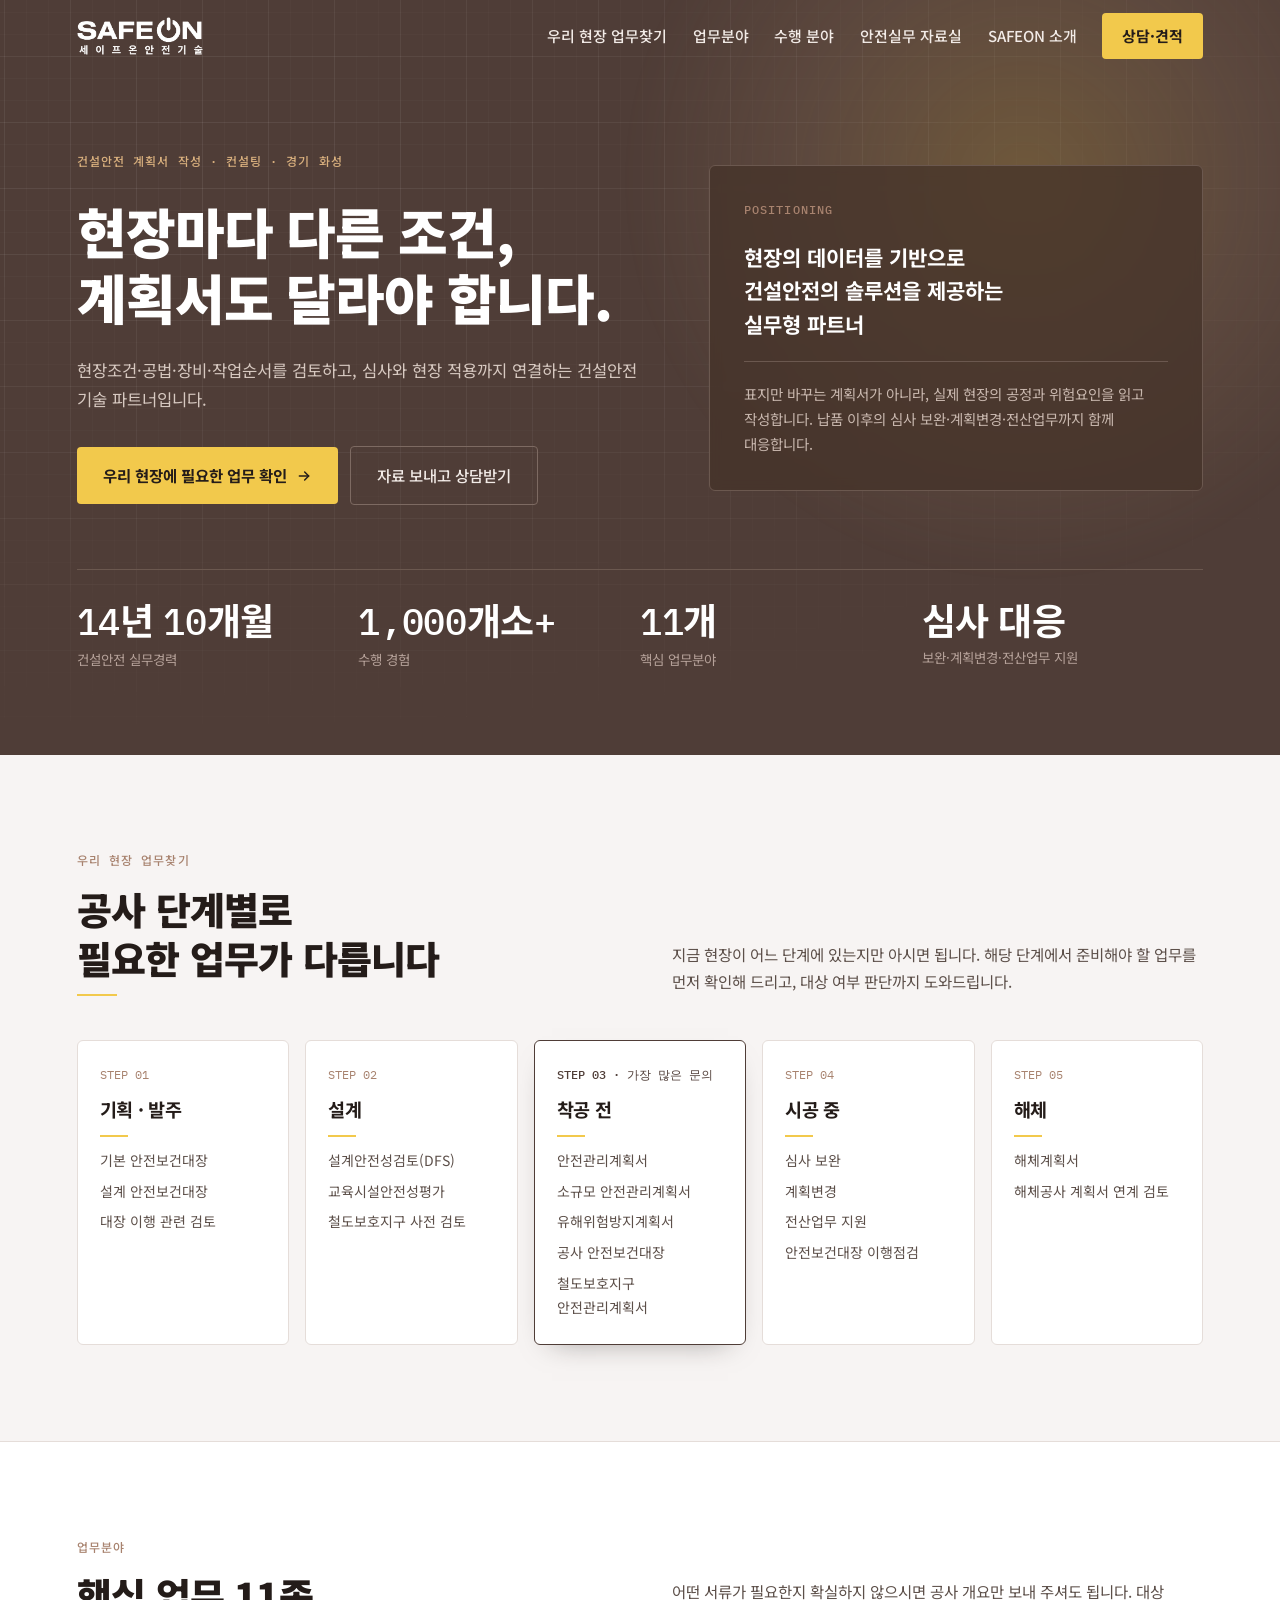
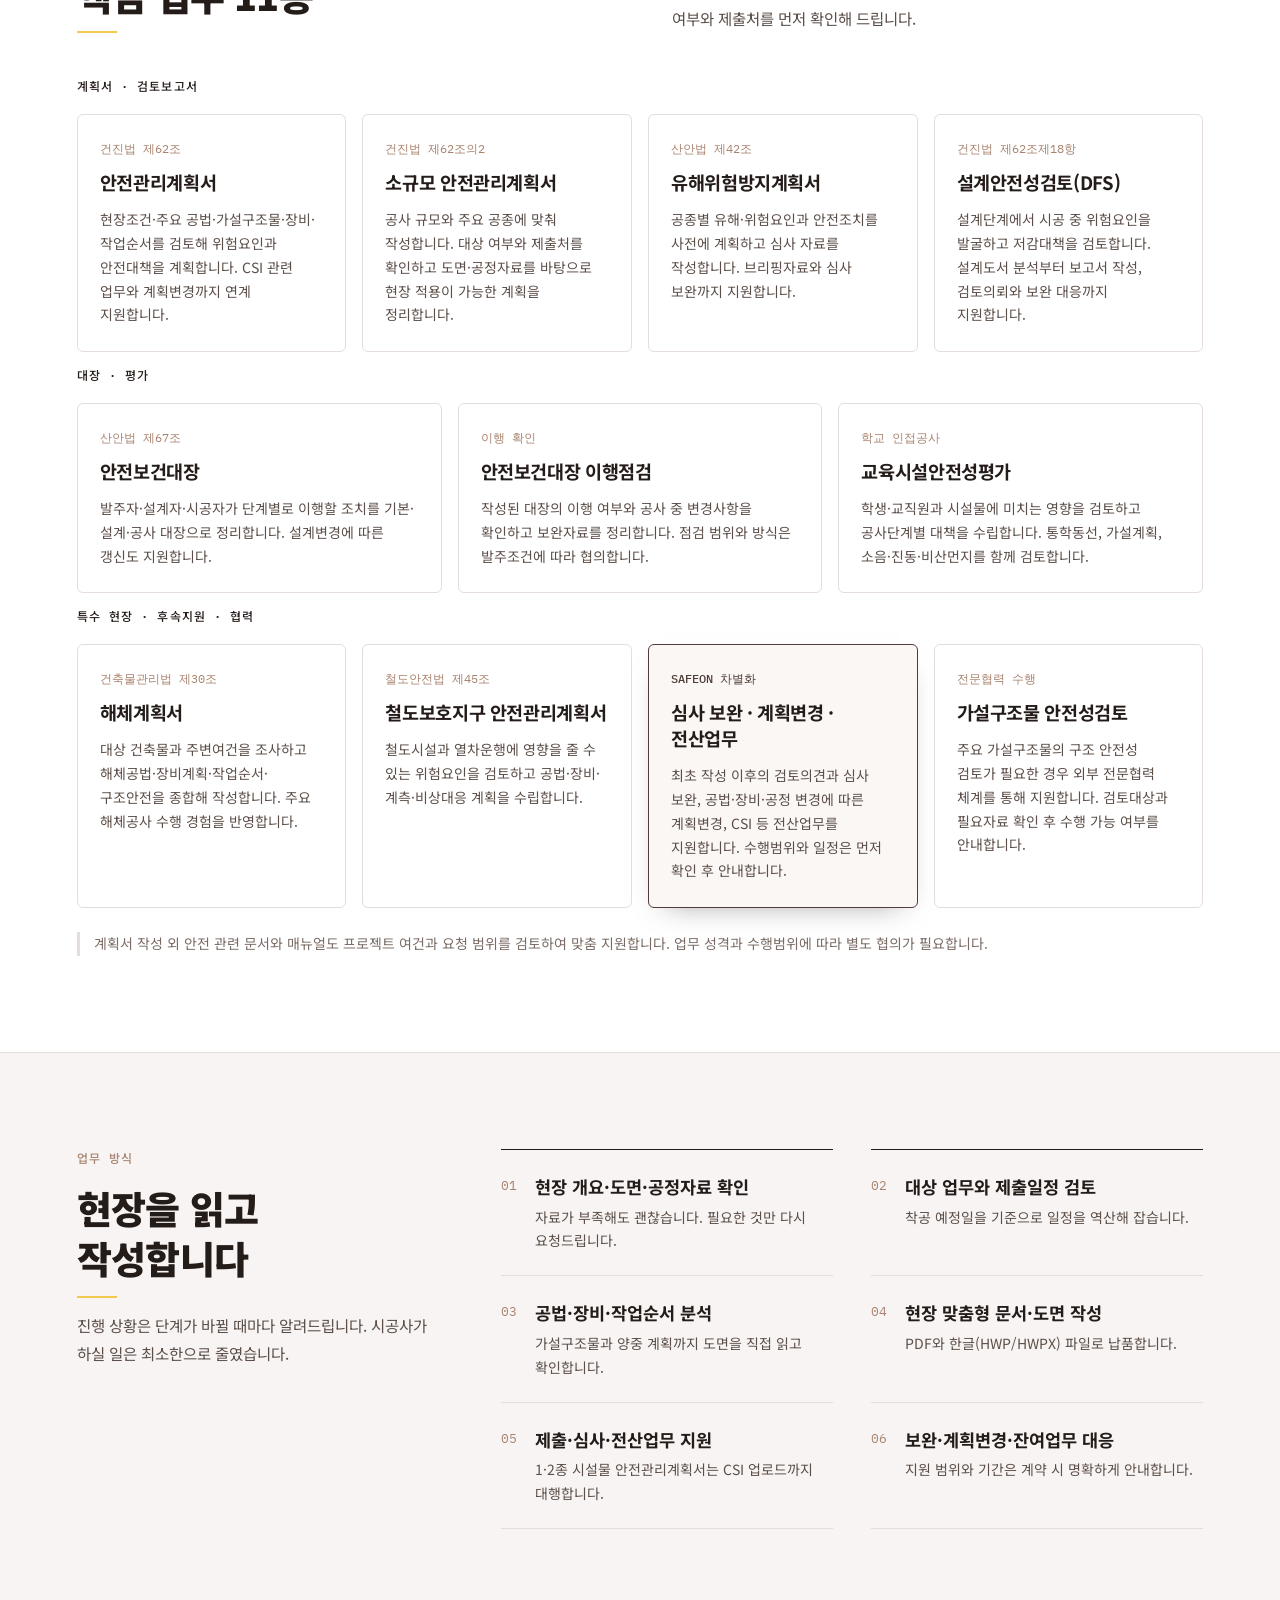
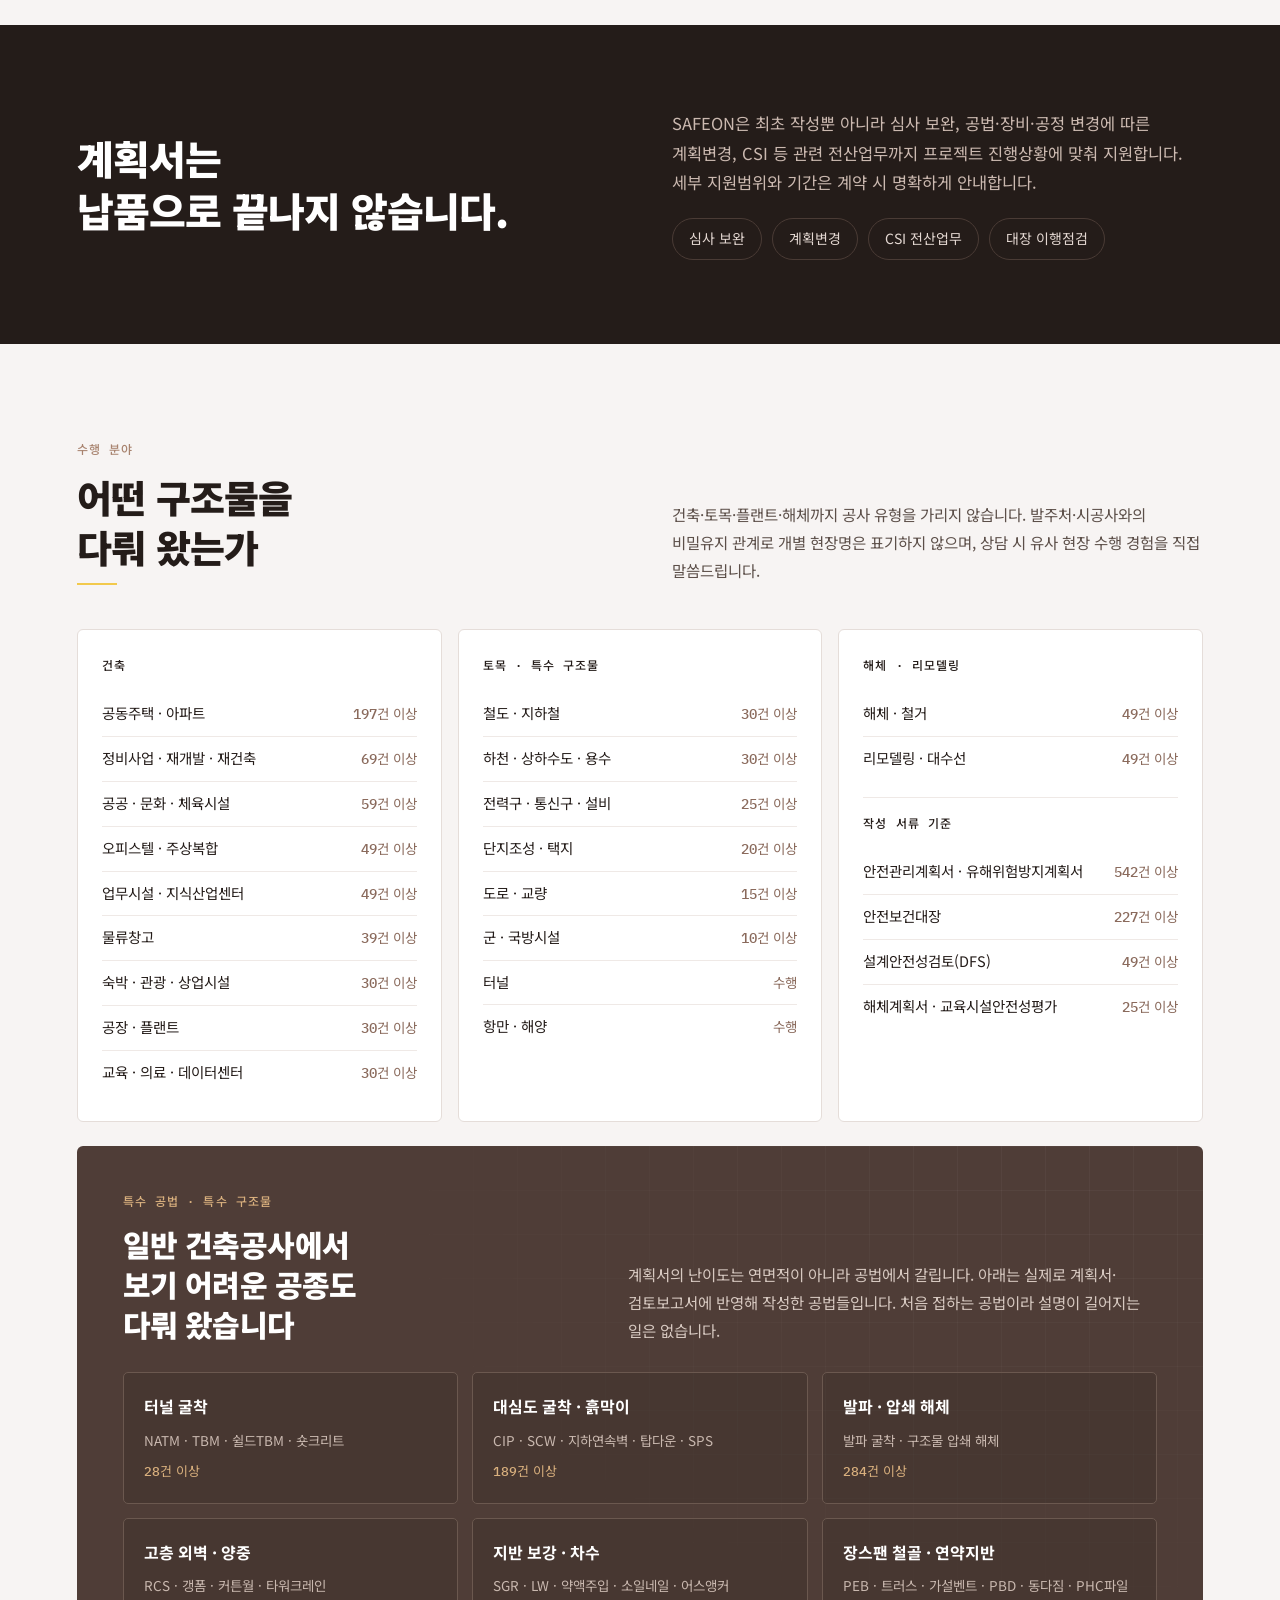
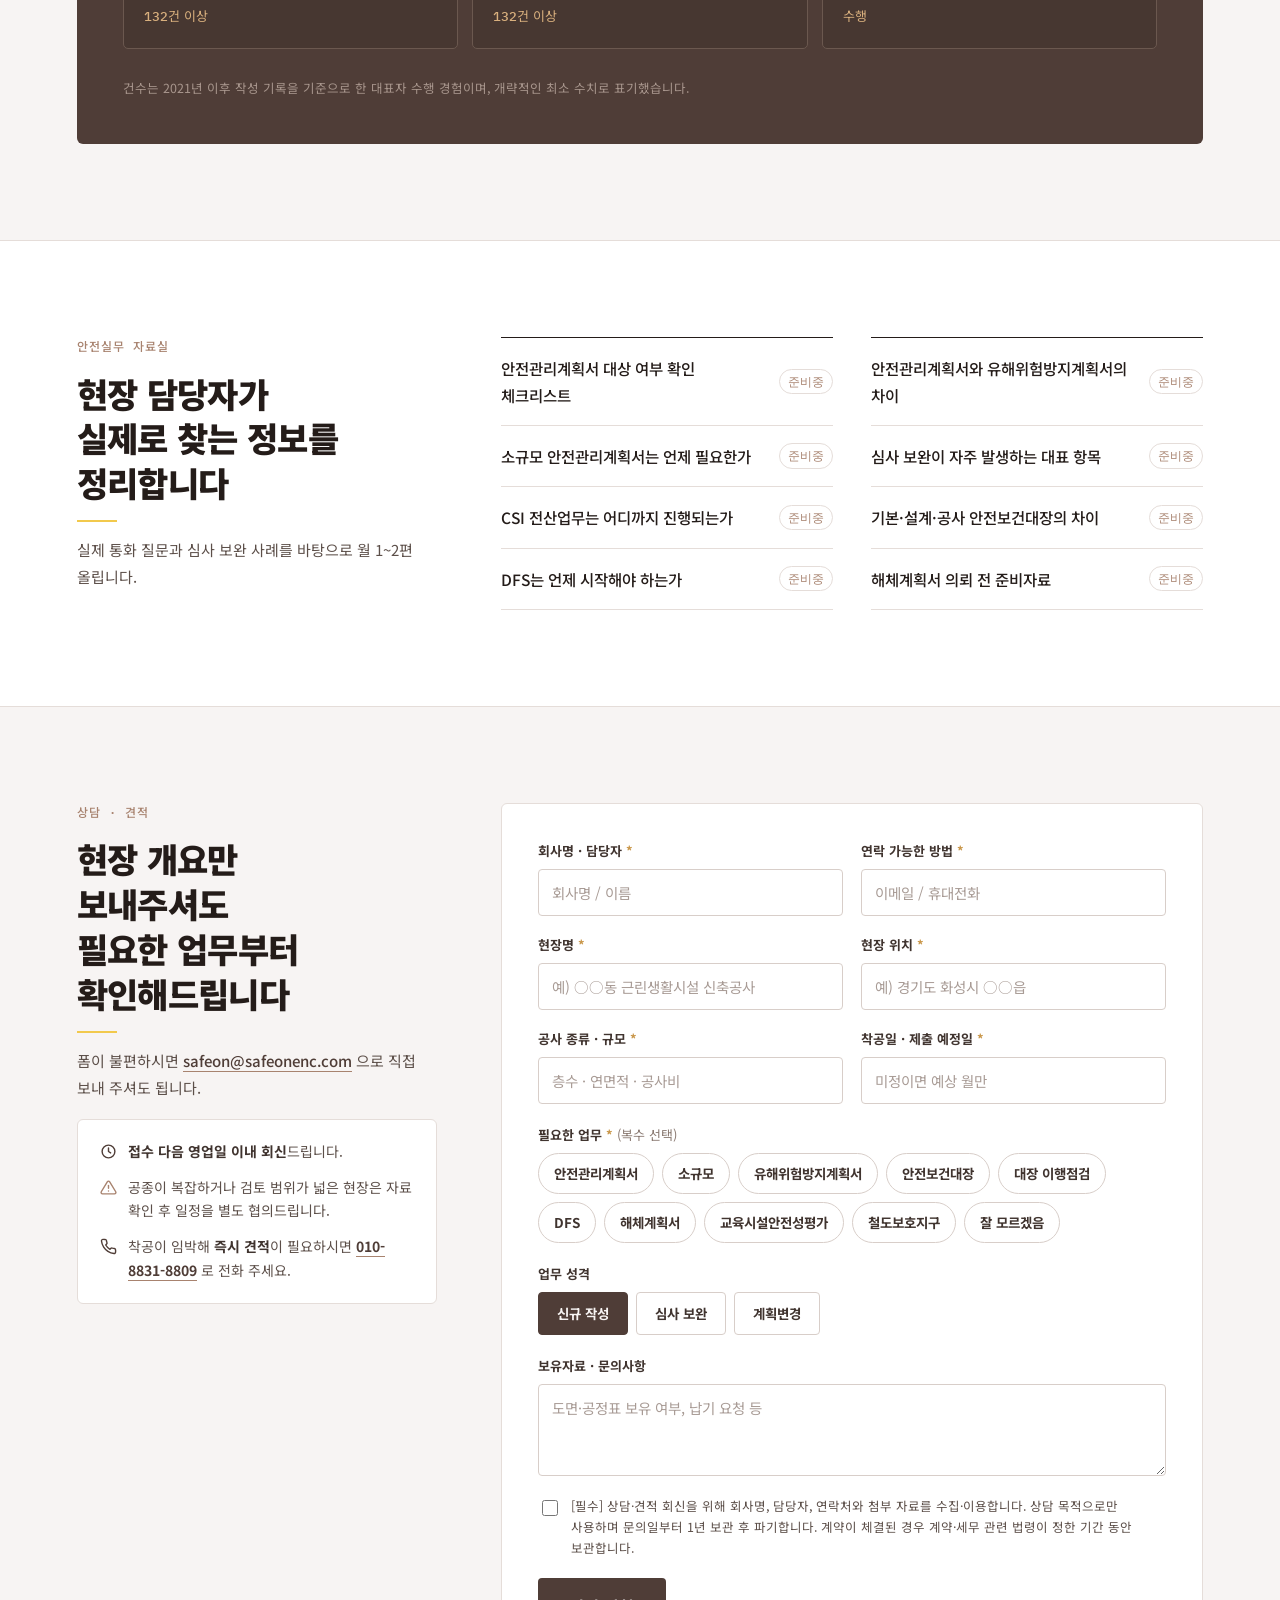
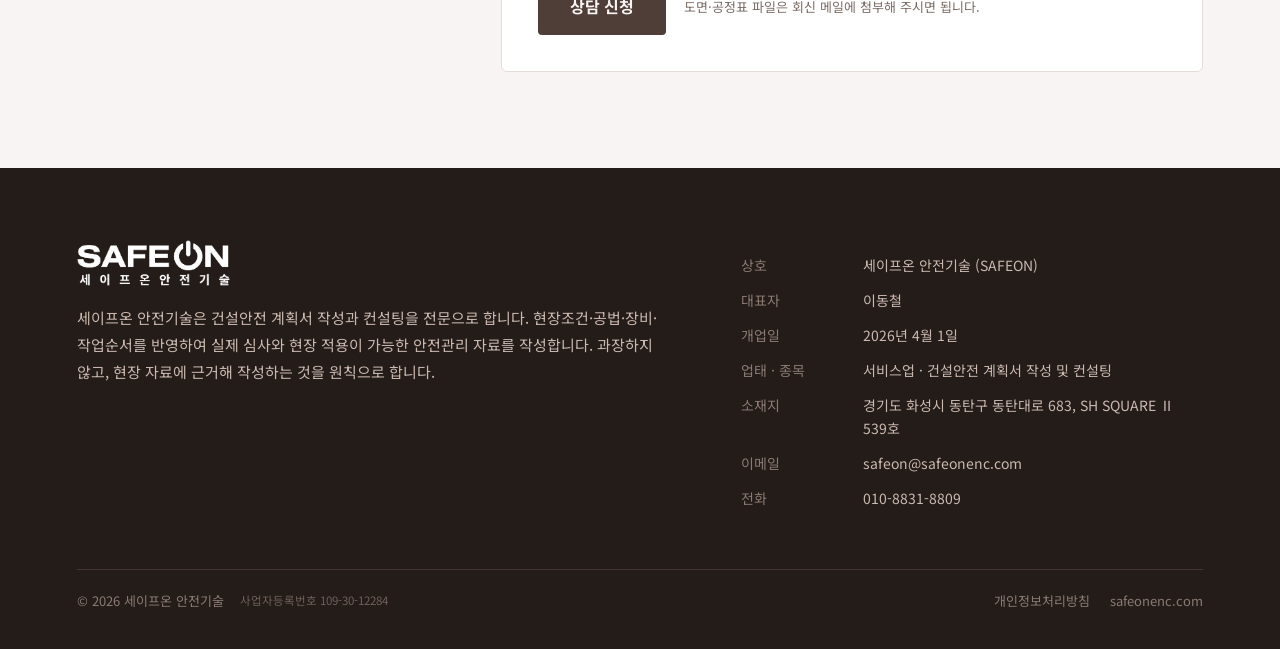
==== site/index.html @ bd7291cb "홈페이지 원본 추가 (코워크 작업본) Co-Authored-By: Claude Opus 5.5 <noreply@anthropic.com> Claude-Session: https:/" ====
<!doctype html>
<html lang="ko">
<head>
<meta charset="utf-8">
<meta name="viewport" content="width=device-width, initial-scale=1, viewport-fit=cover">
<title>세이프온 안전기술 | 안전관리계획서·유해위험방지계획서·DFS·해체계획서 작성</title>
<meta name="description" content="건설안전 계획서 작성 전문. 안전관리계획서, 유해위험방지계획서, 안전보건대장, 설계안전성검토(DFS), 해체계획서, 교육시설안전성평가. 현장조건·공법·장비·작업순서를 검토해 작성하고 심사 보완·계획변경·CSI 전산업무까지 지원합니다. 경기 화성.">
<meta name="keywords" content="안전관리계획서, 소규모 안전관리계획서, 유해위험방지계획서, 안전보건대장, 설계안전성검토, DFS, 해체계획서, 교육시설안전성평가, 철도보호지구 안전관리계획서, 건설안전 컨설팅, CSI, 계획서 작성 대행">
<link rel="canonical" href="https://safeonenc.com/">
<meta name="robots" content="index, follow, max-image-preview:large">
<meta name="author" content="세이프온 안전기술">
<meta property="og:type" content="website">
<meta property="og:site_name" content="세이프온 안전기술">
<meta property="og:locale" content="ko_KR">
<meta property="og:url" content="https://safeonenc.com/">
<meta property="og:title" content="세이프온 안전기술 | 건설안전 계획서 작성·컨설팅">
<meta property="og:description" content="현장마다 다른 조건, 계획서도 달라야 합니다. 안전관리계획서·유해위험방지계획서·DFS·해체계획서 작성과 심사 대응.">
<meta property="og:image" content="https://safeonenc.com/assets/og-cover.png">
<meta name="twitter:card" content="summary_large_image">
<meta name="naver-site-verification" content="">
<meta name="google-site-verification" content="">
<meta name="theme-color" content="#4F3D37">
<link rel="icon" href="data:image/svg+xml,%3Csvg xmlns='http://www.w3.org/2000/svg' viewBox='0 0 64 64'%3E%3Crect width='64' height='64' rx='14' fill='%234F3D37'/%3E%3Cg fill='none' stroke='%23F7F4F3' stroke-width='6' stroke-linecap='round'%3E%3Cpath d='M32 16v14'/%3E%3Cpath d='M21.5 21.5a15 15 0 1 0 21 0'/%3E%3C/g%3E%3C/svg%3E">
<link rel="apple-touch-icon" href="assets/safeon-mark.png">
<link rel="preconnect" href="https://fonts.googleapis.com">
<link rel="preconnect" href="https://fonts.gstatic.com" crossorigin>
<link rel="stylesheet" href="https://fonts.googleapis.com/css2?family=Noto+Sans+KR:wght@400;500;700;900&family=IBM+Plex+Mono:wght@400;500&display=swap">
<style>
:root{
  --brown:#4F3D37; --brown-2:#453229; --dark:#241C19; --bg:#F7F4F3; --card:#FFFFFF;
  --line:#E5DDD9; --line-2:#EFE9E6; --ink:#241C19; --muted:#5C4F49; --muted-2:#7A6C65;
  --tan:#A8836F; --sand:#D9B07E; --accent:#F2C94C; --onDark:#F2EBE7; --onDark-2:#CBB9B0;
  --pad: clamp(20px, 6vw, 88px);
  --head-h: 72px;
}
*{box-sizing:border-box}
html{scroll-behavior:smooth;-webkit-text-size-adjust:100%;overflow-x:clip}
body{margin:0;background:var(--bg);color:var(--ink);font-family:"Noto Sans KR","Apple SD Gothic Neo","Malgun Gothic",sans-serif;font-size:16px;line-height:1.7;word-break:keep-all;overflow-x:hidden;-webkit-font-smoothing:antialiased}
img{max-width:100%}
a{color:var(--brown);text-decoration:none;transition:color .2s}
a:hover{color:#8A6A5C}
h1,h2,h3,h4{margin:0;letter-spacing:-.02em}
p{margin:0}
button{font:inherit;cursor:pointer;border:0;background:none;color:inherit}
.mono{font-family:"IBM Plex Mono","Consolas",monospace;font-variant-numeric:tabular-nums}
.eyebrow{font-family:"IBM Plex Mono","Noto Sans KR",monospace;font-size:12px;letter-spacing:.09em;color:var(--tan);font-weight:500;text-transform:uppercase}
.ph{color:#8A6A00;background:#FBF0CE;border-radius:3px;padding:0 5px}
.wrap{padding-left:var(--pad);padding-right:var(--pad)}
.sec{padding-block:clamp(56px,9vw,96px)}
.skip{position:absolute;left:-9999px;top:0;background:var(--dark);color:#fff;padding:12px 18px;z-index:200}
.skip:focus{left:12px;top:12px}

/* ── 스크롤 진행바 ── */
#progress{position:fixed;top:0;left:0;height:3px;width:100%;transform:scaleX(0);transform-origin:0 50%;background:linear-gradient(90deg,var(--accent),var(--sand));z-index:120;will-change:transform}

/* ── 헤더 ── */
#head{position:fixed;top:0;left:0;right:0;z-index:110;transition:background .35s, box-shadow .35s, backdrop-filter .35s, border-color .35s;border-bottom:1px solid transparent}
#head .bar{display:flex;align-items:center;justify-content:space-between;gap:20px;height:var(--head-h);transition:height .35s}
#head.solid{background:rgba(247,244,243,.88);backdrop-filter:saturate(1.4) blur(14px);-webkit-backdrop-filter:saturate(1.4) blur(14px);border-bottom-color:var(--line);box-shadow:0 10px 30px -26px rgba(36,28,25,.7)}
#head.solid .bar{height:64px}
.logo{display:flex;align-items:center;flex:0 0 auto}
.logo img{display:block;height:38px;width:auto;object-fit:contain;transition:height .35s,opacity .3s}
#head.solid .logo img{height:34px}
.logo .on-dark{position:absolute;opacity:1}
.logo .on-light{opacity:0}
#head.solid .logo .on-dark{opacity:0}
#head.solid .logo .on-light{opacity:1}
.logo{position:relative}
.nav{display:flex;align-items:center;gap:clamp(14px,2vw,30px);font-size:15px;font-weight:500}
.nav a{color:var(--onDark);position:relative;padding:6px 0;white-space:nowrap}
#head.solid .nav a{color:#40342F}
.nav a:not(.cta)::after{content:"";position:absolute;left:0;right:0;bottom:0;height:1.5px;background:currentColor;transform:scaleX(0);transform-origin:0 50%;transition:transform .28s cubic-bezier(.4,0,.2,1)}
.nav a:not(.cta):hover::after{transform:scaleX(1)}
.nav a.cta{background:var(--accent);color:var(--dark)!important;padding:10px 20px;border-radius:4px;font-weight:700;transition:transform .2s, box-shadow .2s}
.nav a.cta:hover{transform:translateY(-2px);box-shadow:0 10px 20px -10px rgba(242,201,76,.8)}
.burger{display:none;width:44px;height:44px;align-items:center;justify-content:center;flex-direction:column;gap:5px;margin-right:-10px}
.burger span{display:block;width:22px;height:2px;background:var(--onDark);transition:transform .3s,opacity .2s,background .35s}
#head.solid .burger span{background:#40342F}
body.menu-open .burger span:nth-child(1){transform:translateY(7px) rotate(45deg)}
body.menu-open .burger span:nth-child(2){opacity:0}
body.menu-open .burger span:nth-child(3){transform:translateY(-7px) rotate(-45deg)}
#drawer{position:fixed;inset:0;z-index:105;background:var(--brown);display:flex;flex-direction:column;justify-content:center;gap:6px;padding:var(--pad);opacity:0;visibility:hidden;transition:opacity .38s, visibility .38s}
body.menu-open #drawer{opacity:1;visibility:visible}
#drawer a{color:var(--onDark);font-size:clamp(22px,6vw,30px);font-weight:700;padding:12px 0;border-bottom:1px solid rgba(255,255,255,.12);opacity:0;transform:translateY(14px);transition:opacity .4s,transform .4s}
body.menu-open #drawer a{opacity:1;transform:none}
body.menu-open{overflow:hidden}
#drawer .mail{font-size:15px;font-weight:400;color:var(--onDark-2);border:0;margin-top:22px}

/* ── 히어로 ── */
#top{position:relative;background:var(--brown);color:var(--onDark);overflow:hidden;padding-top:calc(var(--head-h) + clamp(48px,7vw,80px));padding-bottom:clamp(56px,8vw,84px)}
#top .grid-bg{position:absolute;inset:-10%;pointer-events:none;
  background-image:linear-gradient(rgba(255,255,255,.055) 1px,transparent 1px),linear-gradient(90deg,rgba(255,255,255,.055) 1px,transparent 1px);
  background-size:66px 66px;
  -webkit-mask-image:radial-gradient(115% 80% at 22% 28%,#000 0%,rgba(0,0,0,.55) 48%,transparent 82%);
  mask-image:radial-gradient(115% 80% at 22% 28%,#000 0%,rgba(0,0,0,.55) 48%,transparent 82%);
  animation:drift 32s linear infinite}
#top .grid-bg.fine{background-size:22px 22px;opacity:.45;animation-duration:22s;animation-direction:reverse}
@keyframes drift{to{background-position:66px 66px, 66px 66px}}
#top .glow{position:absolute;width:70vw;height:70vw;max-width:820px;max-height:820px;right:-12vw;top:-18vw;border-radius:50%;pointer-events:none;
  background:radial-gradient(circle,rgba(242,201,76,.20) 0%,rgba(217,176,126,.10) 38%,transparent 68%);
  filter:blur(14px);animation:pulse 11s ease-in-out infinite}
@keyframes pulse{0%,100%{transform:scale(1);opacity:.85}50%{transform:scale(1.14);opacity:1}}
#top .inner{position:relative;z-index:2}
.hero-grid{display:grid;grid-template-columns:minmax(0,1.15fr) minmax(0,1fr);gap:clamp(32px,5vw,72px);align-items:center}
.hero-left{display:flex;flex-direction:column;gap:clamp(16px,2.2vw,26px)}
h1.hero{font-size:clamp(32px,5.6vw,54px);font-weight:900;line-height:1.22;color:#fff;text-wrap:balance}
.hero-sub{font-size:clamp(15px,1.3vw,18px);line-height:1.75;color:#D7C9C1;max-width:36em}
.hero-btns{display:flex;flex-wrap:wrap;align-items:center;gap:12px;margin-top:6px}
.btn{display:inline-flex;align-items:center;gap:9px;padding:15px 26px;border-radius:4px;font-size:15.5px;font-weight:700;transition:transform .22s cubic-bezier(.34,1.4,.64,1),box-shadow .22s,background .22s,border-color .22s}
.btn-y{background:var(--accent);color:var(--dark)}
.btn-y:hover{color:var(--dark);transform:translateY(-3px);box-shadow:0 16px 30px -16px rgba(242,201,76,.85)}
.btn-o{border:1px solid #7D6A62;color:var(--onDark);font-weight:500}
.btn-o:hover{color:#fff;border-color:var(--onDark);transform:translateY(-3px)}
.btn svg{transition:transform .25s}
.btn:hover svg{transform:translateX(4px)}
.pos-card{border:1px solid #6B584F;border-radius:6px;padding:clamp(24px,3vw,34px);display:flex;flex-direction:column;gap:20px;background:rgba(69,50,41,.72);backdrop-filter:blur(6px)}
.pos-card p.big{font-size:clamp(18px,1.7vw,21px);line-height:1.6;color:#fff;font-weight:700}
.pos-card .rule{height:1px;background:#6B584F}
.pos-card p.sm{font-size:14.5px;color:#C9B8AF;line-height:1.7}
.stats{display:grid;grid-template-columns:repeat(4,minmax(0,1fr));gap:22px 0;margin-top:clamp(36px,5vw,64px);border-top:1px solid #6B584F;padding-top:28px}
.stat .n{font-family:"Noto Sans KR",sans-serif;font-size:clamp(23px,2.9vw,37px);color:#fff;line-height:1.15;font-weight:700;letter-spacing:-.01em}
.stat .n b{font-family:"IBM Plex Mono",monospace;font-weight:500;font-variant-numeric:tabular-nums}
.stat .l{font-size:13.5px;color:#B5A199;margin-top:6px}

/* ── 공통 섹션 헤더 ── */
.sec-head{display:grid;grid-template-columns:minmax(0,1fr) minmax(0,1fr);gap:clamp(24px,5vw,72px);align-items:end;margin-bottom:clamp(28px,4vw,44px)}
.sec-head h2{font-size:clamp(25px,3.4vw,38px);font-weight:900;line-height:1.3}
.sec-head .lead{font-size:15.5px;color:var(--muted);line-height:1.8}
.sec-head .t{display:flex;flex-direction:column;gap:12px}
.rule-y{height:2px;width:0;background:var(--accent);transition:width .7s cubic-bezier(.2,.7,.3,1) .15s}
.in .rule-y{width:40px}

/* ── 카드 ── */
.cards{display:grid;gap:16px}
.c5{grid-template-columns:repeat(5,minmax(0,1fr))}
.c4{grid-template-columns:repeat(4,minmax(0,1fr))}
.c3{grid-template-columns:repeat(3,minmax(0,1fr))}
.c2{grid-template-columns:repeat(2,minmax(0,1fr))}
.card{background:var(--card);border:1px solid var(--line);border-radius:6px;padding:24px 22px;display:flex;flex-direction:column;gap:12px;transition:transform .3s cubic-bezier(.2,.7,.3,1),box-shadow .3s,border-color .3s}
.card:hover{transform:translateY(-5px);box-shadow:0 22px 40px -28px rgba(36,28,25,.55);border-color:#CFC2BB}
.card h3{font-size:18.5px;font-weight:700;line-height:1.4}
.card p{font-size:14px;color:var(--muted)}
.card .tag{font-family:"IBM Plex Mono",monospace;font-size:11.5px;color:var(--tan)}
.card.hi{border-color:var(--brown);box-shadow:0 12px 28px -18px rgba(36,28,25,.5)}
.card.hi .tag{color:var(--brown);font-weight:500}
.card .dash{height:2px;width:28px;background:var(--accent)}
.card .list{display:flex;flex-direction:column;gap:7px;font-size:14px;color:var(--muted)}
.grp{display:flex;flex-direction:column;gap:16px}
.grp + .grp{margin-top:14px}
.note{font-size:14px;color:var(--muted-2);border-left:3px solid var(--line);padding-left:14px;margin-top:24px}

/* ── 업무방식 ── */
.split{display:grid;grid-template-columns:360px minmax(0,1fr);gap:clamp(28px,5vw,72px)}
.steps{display:grid;grid-template-columns:repeat(2,minmax(0,1fr));gap:0 clamp(24px,3vw,48px)}
.step{display:flex;gap:18px;padding:22px 0;border-top:1px solid var(--line)}
.step:nth-child(1),.step:nth-child(2){border-top-color:var(--dark)}
.step:nth-child(5),.step:nth-child(6){border-bottom:1px solid var(--line)}
.step .i{font-family:"IBM Plex Mono",monospace;font-size:13px;color:var(--tan);padding-top:3px}
.step .t{font-size:17.5px;font-weight:700}
.step p{font-size:14px;color:var(--muted);margin-top:4px}

/* ── 후속지원 ── */
.followup{background:var(--dark);color:var(--onDark);padding-block:clamp(52px,7vw,84px)}
.followup .g{display:grid;grid-template-columns:minmax(0,1fr) minmax(0,1fr);gap:clamp(28px,5vw,72px);align-items:center}
.followup h2{font-size:clamp(26px,3.6vw,40px);font-weight:900;line-height:1.32;color:#fff}
.followup p{font-size:16.5px;line-height:1.8;color:var(--onDark-2)}
.chips{display:flex;gap:10px;flex-wrap:wrap;margin-top:20px}
.chip{border:1px solid #4A3B35;border-radius:999px;padding:8px 16px;font-size:14px;color:#E4D8D2;transition:background .25s,border-color .25s}
.chip:hover{background:#332723;border-color:#6B584F}

/* ── 수행분야 ── */
.tbl{display:flex;flex-direction:column}
.tr{display:flex;justify-content:space-between;align-items:baseline;gap:12px;padding:9px 0;border-bottom:1px solid var(--line-2);font-size:14.5px}
.tr:last-child{border-bottom:0}
.tr .v{color:#8A6A5C;white-space:nowrap;font-size:13.5px}
.tr .v b{font-family:"IBM Plex Mono",monospace;font-weight:500;font-variant-numeric:tabular-nums;font-size:14px}
.card.tblcard{padding:26px 24px;gap:16px}
.card.tblcard:hover{transform:none;box-shadow:none;border-color:var(--line)}

/* ── 특수공법 ── */
.special{background:var(--brown);color:var(--onDark);border-radius:6px;padding:clamp(28px,4vw,46px);display:flex;flex-direction:column;gap:28px;margin-top:24px;position:relative;overflow:hidden}
.special::before{content:"";position:absolute;inset:0;pointer-events:none;background-image:linear-gradient(rgba(255,255,255,.04) 1px,transparent 1px),linear-gradient(90deg,rgba(255,255,255,.04) 1px,transparent 1px);background-size:44px 44px;-webkit-mask-image:radial-gradient(90% 110% at 85% 10%,#000,transparent 70%);mask-image:radial-gradient(90% 110% at 85% 10%,#000,transparent 70%)}
.special > *{position:relative;z-index:1}
.special h3{font-size:clamp(21px,2.6vw,30px);font-weight:900;line-height:1.34;color:#fff}
.special .lead{font-size:15.5px;color:#D7C9C1;line-height:1.8}
.sp{border:1px solid #6B584F;border-radius:5px;padding:20px;display:flex;flex-direction:column;gap:8px;background:rgba(36,28,25,.18);transition:transform .3s cubic-bezier(.2,.7,.3,1),background .3s,border-color .3s}
.sp:hover{transform:translateY(-4px);background:rgba(36,28,25,.42);border-color:var(--sand)}
.sp .t{font-size:16px;font-weight:700;color:#fff}
.sp .d{font-size:13.5px;color:#C9B8AF}
.sp .n{font-size:13px;color:var(--sand)}
.sp .n b{font-family:"IBM Plex Mono",monospace;font-weight:500;font-variant-numeric:tabular-nums}
.foot-note{font-size:12.5px;color:#A8968D;line-height:1.7}

/* ── 자료실 ── */
.lib{display:grid;grid-template-columns:repeat(2,minmax(0,1fr));gap:0 clamp(24px,3vw,48px)}
.lib .row{display:flex;justify-content:space-between;align-items:center;gap:14px;padding:17px 0;border-top:1px solid var(--line);font-size:15.5px;font-weight:500;transition:padding-left .28s,color .22s}
.lib .row:nth-child(1),.lib .row:nth-child(2){border-top-color:var(--dark)}
.lib .row:nth-last-child(1),.lib .row:nth-last-child(2){border-bottom:1px solid var(--line)}
.lib .row:hover{padding-left:8px;color:var(--brown)}
.lib .row svg{flex-shrink:0;transition:transform .28s}
.lib .row:hover svg{transform:translateX(5px)}
.lib .soon{font-size:11.5px;font-family:"IBM Plex Mono",monospace;color:var(--tan);border:1px solid var(--line);border-radius:999px;padding:2px 8px;flex-shrink:0}

/* ── 폼 ── */
.form-card{background:var(--card);border:1px solid var(--line);border-radius:6px;padding:clamp(22px,3vw,36px);display:flex;flex-direction:column;gap:20px}
.f2{display:grid;grid-template-columns:repeat(2,minmax(0,1fr));gap:18px}
.field{display:flex;flex-direction:column;gap:7px}
.field label{font-size:13px;font-weight:700;color:#40342F}
.req{color:#C9974A}
.field input:not([type=checkbox]):not([type=radio]),.field textarea,.field select{width:100%;border:1px solid #D8CEC9;border-radius:4px;padding:12px 13px;font-size:14.5px;font-family:inherit;color:var(--ink);background:#fff;transition:border-color .2s,box-shadow .2s}
.field input::placeholder,.field textarea::placeholder{color:#A89B95}
.field input:focus,.field textarea:focus{outline:0;border-color:var(--brown);box-shadow:0 0 0 3px rgba(79,61,55,.1)}
.field textarea{min-height:92px;resize:vertical}
.opts{display:flex;flex-wrap:wrap;gap:8px}
.opt{position:relative;display:inline-flex}
.opt input{position:absolute;inset:0;width:100%;height:100%;opacity:0;margin:0;cursor:pointer}
.opt span{display:inline-block;border:1px solid #D8CEC9;border-radius:999px;padding:8px 15px;font-size:13.5px;color:#40342F;cursor:pointer;transition:background .2s,color .2s,border-color .2s}
.opt input:checked + span{background:var(--brown);border-color:var(--brown);color:var(--bg)}
.opt input:focus-visible + span{box-shadow:0 0 0 3px rgba(79,61,55,.18)}
.opt.sq span{border-radius:4px;padding:9px 18px}
.agree{display:flex;align-items:flex-start;gap:10px;font-size:12.5px;color:var(--muted);line-height:1.65}
.agree input{margin-top:4px;accent-color:var(--brown);width:16px;height:16px;flex-shrink:0}
.submit-row{display:flex;align-items:center;gap:18px;flex-wrap:wrap}
.btn-submit{background:var(--brown);color:var(--bg);padding:15px 32px;border-radius:4px;font-size:16px;font-weight:700;transition:transform .2s,box-shadow .2s,background .2s}
.btn-submit:hover{background:#3C2E29;transform:translateY(-2px);box-shadow:0 14px 26px -16px rgba(36,28,25,.8)}
.btn-submit[disabled]{opacity:.55;cursor:default;transform:none;box-shadow:none}
.hint{font-size:13px;color:var(--muted-2)}
.promise{border:1px solid var(--line);background:var(--card);border-radius:6px;padding:20px 22px;display:flex;flex-direction:column;gap:12px;margin-top:4px}
.promise .r{display:flex;gap:11px;align-items:flex-start;font-size:14px;line-height:1.7;color:var(--muted)}
.promise .r svg{flex-shrink:0;margin-top:3px}
.promise strong{font-weight:700;color:#40342F}
#formMsg{font-size:14px;padding:12px 14px;border-radius:4px;display:none}
#formMsg.ok{display:block;background:#EDF6EE;color:#2C6B36;border:1px solid #CBE5CF}
#formMsg.err{display:block;background:#FBEFEF;color:#8C3030;border:1px solid #EBD2D2}

/* ── 푸터 ── */
footer{background:var(--dark);color:var(--onDark-2);padding:clamp(48px,6vw,72px) var(--pad) 36px;display:flex;flex-direction:column;gap:clamp(28px,4vw,44px)}
footer .g{display:grid;grid-template-columns:minmax(0,1.3fr) minmax(0,1fr);gap:clamp(28px,5vw,72px)}
footer .about{display:flex;flex-direction:column;gap:18px}
footer .about img{height:46px;width:auto;max-width:none;align-self:flex-start;object-fit:contain;display:block}
footer .about p{font-size:15px;max-width:40em;line-height:1.8}
.dl{display:grid;grid-template-columns:104px minmax(0,1fr);gap:11px 18px;font-size:14px;align-content:start}
.dl dt{color:#8A7A72;margin:0}
.dl dd{margin:0}
.dl a{color:var(--onDark-2)}
.dl a:hover{color:#fff}
.legal{border-top:1px solid #43352F;padding-top:20px;display:flex;justify-content:space-between;gap:16px;flex-wrap:wrap;font-size:13px;color:#8A7A72}
.legal .biz{font-size:11.5px;color:#6E5F58}
.legal .rt{display:flex;gap:20px}

/* ── 개인정보처리방침 모달 ── */
#privacy{position:fixed;inset:0;z-index:130;display:none;align-items:center;justify-content:center;padding:20px;background:rgba(36,28,25,.6);backdrop-filter:blur(3px)}
#privacy[open]{display:flex}
#privacy .box{background:#fff;color:var(--ink);border-radius:8px;max-width:720px;width:100%;max-height:82vh;overflow:auto;padding:clamp(24px,4vw,38px);box-shadow:0 40px 80px -30px rgba(36,28,25,.7)}
#privacy h3{font-size:22px;font-weight:900;margin-bottom:6px}
#privacy h4{font-size:15px;font-weight:700;margin-top:22px}
#privacy p,#privacy li{font-size:14.5px;color:var(--muted);line-height:1.8}
#privacy ul{margin:6px 0 0;padding-left:18px}
#privacy .close{margin-top:26px;background:var(--brown);color:#fff;padding:11px 24px;border-radius:4px;font-weight:700;font-size:14.5px}
#privacy .meta{font-size:12.5px;color:var(--muted-2);margin-top:18px;border-top:1px solid var(--line);padding-top:14px}
.linkish{cursor:pointer;border-bottom:1px solid transparent;transition:border-color .2s,color .2s}
.linkish:hover{color:#C9B8AF;border-bottom-color:currentColor}

/* ── 스크롤 리빌 ── */
.rv{opacity:0;transform:translateY(26px);transition:opacity .7s cubic-bezier(.2,.7,.3,1),transform .7s cubic-bezier(.2,.7,.3,1)}
.rv.in{opacity:1;transform:none}

/* ── 맨 위로 ── */
#toTop{position:fixed;right:20px;bottom:20px;width:46px;height:46px;border-radius:50%;background:var(--brown);color:#fff;display:flex;align-items:center;justify-content:center;z-index:100;opacity:0;visibility:hidden;transform:translateY(10px);transition:opacity .3s,visibility .3s,transform .3s,background .2s;box-shadow:0 12px 26px -14px rgba(36,28,25,.9)}
#toTop.show{opacity:1;visibility:visible;transform:none}
#toTop:hover{background:var(--dark)}

/* ── 반응형 ── */
@media (max-width:1080px){
  .c5{grid-template-columns:repeat(2,minmax(0,1fr))}
  .c4{grid-template-columns:repeat(2,minmax(0,1fr))}
  .c3{grid-template-columns:repeat(2,minmax(0,1fr))}
  .split{grid-template-columns:1fr}
  .stats{grid-template-columns:repeat(2,minmax(0,1fr))}
}
@media (max-width:900px){
  .nav{display:none}
  .burger{display:flex}
  .hero-grid{grid-template-columns:1fr}
  .sec-head{grid-template-columns:1fr;align-items:start}
  .followup .g{grid-template-columns:1fr}
  footer .g{grid-template-columns:1fr}
}
@media (max-width:680px){
  .c5,.c4,.c3,.c2{grid-template-columns:1fr}
  .steps{grid-template-columns:1fr}
  .step:nth-child(2){border-top-color:var(--line)}
  .step:nth-child(5){border-bottom:0}
  .lib{grid-template-columns:1fr}
  .lib .row:nth-child(2){border-top-color:var(--line)}
  .lib .row:nth-last-child(2){border-bottom:0}
  .f2{grid-template-columns:1fr}
  .stats{grid-template-columns:1fr 1fr;gap:20px 12px}
  .legal{flex-direction:column;gap:10px}
  .hero-btns{flex-direction:column;align-items:stretch}
  .btn{width:100%;justify-content:center}
  .dl{grid-template-columns:92px minmax(0,1fr)}
}
@media (prefers-reduced-motion:reduce){
  html{scroll-behavior:auto}
  *,*::before,*::after{animation-duration:.001ms!important;animation-iteration-count:1!important;transition-duration:.001ms!important}
  .rv{opacity:1;transform:none}
}
</style>
</head>
<body>
<a class="skip" href="#top">본문 바로가기</a>
<div id="progress"></div>

<header id="head">
  <div class="bar wrap">
    <a class="logo" href="#top" aria-label="세이프온 안전기술 홈">
      <img class="on-light" src="assets/safeon-logo.png" alt="SAFEON 세이프온 안전기술" width="886" height="266">
      <img class="on-dark" src="assets/safeon-logo-white.png" alt="" aria-hidden="true" width="886" height="266">
    </a>
    <nav class="nav" aria-label="주요 메뉴">
      <a href="#finder">우리 현장 업무찾기</a>
      <a href="#services">업무분야</a>
      <a href="#works">수행 분야</a>
      <a href="#library">안전실무 자료실</a>
      <a href="#company">SAFEON 소개</a>
      <a href="#inquiry" class="cta">상담·견적</a>
    </nav>
    <button class="burger" id="burger" aria-label="메뉴 열기" aria-expanded="false" aria-controls="drawer">
      <span></span><span></span><span></span>
    </button>
  </div>
</header>

<nav id="drawer" aria-label="모바일 메뉴">
  <a href="#finder">우리 현장 업무찾기</a>
  <a href="#services">업무분야</a>
  <a href="#works">수행 분야</a>
  <a href="#library">안전실무 자료실</a>
  <a href="#company">SAFEON 소개</a>
  <a href="#inquiry">상담·견적</a>
  <a class="mail" href="mailto:safeon@safeonenc.com">safeon@safeonenc.com</a>
</nav>

<main>
<!-- ① 첫 화면 -->
<section id="top">
  <div class="grid-bg"></div>
  <div class="grid-bg fine"></div>
  <div class="glow"></div>
  <div class="inner wrap">
    <div class="hero-grid">
      <div class="hero-left" id="heroText">
        <div class="eyebrow rv" style="color:var(--sand)">건설안전 계획서 작성 · 컨설팅 · 경기 화성</div>
        <h1 class="hero rv">현장마다 다른 조건,<br>계획서도 달라야 합니다.</h1>
        <p class="hero-sub rv">현장조건·공법·장비·작업순서를 검토하고, 심사와 현장 적용까지 연결하는 건설안전 기술 파트너입니다.</p>
        <div class="hero-btns rv">
          <a href="#finder" class="btn btn-y">우리 현장에 필요한 업무 확인
            <svg width="16" height="16" viewBox="0 0 24 24" fill="none" stroke="currentColor" stroke-width="2.2" stroke-linecap="round" stroke-linejoin="round"><path d="M5 12h14"/><path d="M13 6l6 6-6 6"/></svg>
          </a>
          <a href="#inquiry" class="btn btn-o">자료 보내고 상담받기</a>
        </div>
      </div>
      <div class="pos-card rv">
        <div class="eyebrow">Positioning</div>
        <p class="big">현장의 데이터를 기반으로<br>건설안전의 솔루션을 제공하는<br>실무형 파트너</p>
        <div class="rule"></div>
        <p class="sm">표지만 바꾸는 계획서가 아니라, 실제 현장의 공정과 위험요인을 읽고 작성합니다. 납품 이후의 심사 보완·계획변경·전산업무까지 함께 대응합니다.</p>
      </div>
    </div>

    <div class="stats rv">
      <div class="stat"><div class="n"><b>14</b>년 <b>10</b>개월</div><div class="l">건설안전 실무경력</div></div>
      <div class="stat"><div class="n"><b data-count="1000">0</b>개소<b>+</b></div><div class="l">수행 경험</div></div>
      <div class="stat"><div class="n"><b data-count="11">0</b>개</div><div class="l">핵심 업무분야</div></div>
      <div class="stat"><div class="n">심사 대응</div><div class="l">보완·계획변경·전산업무 지원</div></div>
    </div>
  </div>
</section>

<!-- ② 공사 단계별 업무찾기 -->
<section id="finder" class="sec wrap">
  <div class="sec-head rv">
    <div class="t">
      <div class="eyebrow">우리 현장 업무찾기</div>
      <h2>공사 단계별로<br>필요한 업무가 다릅니다</h2>
      <div class="rule-y"></div>
    </div>
    <p class="lead">지금 현장이 어느 단계에 있는지만 아시면 됩니다. 해당 단계에서 준비해야 할 업무를 먼저 확인해 드리고, 대상 여부 판단까지 도와드립니다.</p>
  </div>
  <div class="cards c5">
    <div class="card rv"><div class="tag">STEP 01</div><h3>기획 · 발주</h3><div class="dash"></div><div class="list"><div>기본 안전보건대장</div><div>설계 안전보건대장</div><div>대장 이행 관련 검토</div></div></div>
    <div class="card rv"><div class="tag">STEP 02</div><h3>설계</h3><div class="dash"></div><div class="list"><div>설계안전성검토(DFS)</div><div>교육시설안전성평가</div><div>철도보호지구 사전 검토</div></div></div>
    <div class="card hi rv"><div class="tag">STEP 03 · 가장 많은 문의</div><h3>착공 전</h3><div class="dash"></div><div class="list"><div>안전관리계획서</div><div>소규모 안전관리계획서</div><div>유해위험방지계획서</div><div>공사 안전보건대장</div><div>철도보호지구 안전관리계획서</div></div></div>
    <div class="card rv"><div class="tag">STEP 04</div><h3>시공 중</h3><div class="dash"></div><div class="list"><div>심사 보완</div><div>계획변경</div><div>전산업무 지원</div><div>안전보건대장 이행점검</div></div></div>
    <div class="card rv"><div class="tag">STEP 05</div><h3>해체</h3><div class="dash"></div><div class="list"><div>해체계획서</div><div>해체공사 계획서 연계 검토</div></div></div>
  </div>
</section>

<!-- ③ 업무분야 -->
<section id="services" class="sec wrap" style="background:var(--card);border-top:1px solid var(--line);border-bottom:1px solid var(--line)">
  <div class="sec-head rv">
    <div class="t">
      <div class="eyebrow">업무분야</div>
      <h2>핵심 업무 11종</h2>
      <div class="rule-y"></div>
    </div>
    <p class="lead">어떤 서류가 필요한지 확실하지 않으시면 공사 개요만 보내 주셔도 됩니다. 대상 여부와 제출처를 먼저 확인해 드립니다.</p>
  </div>

  <div class="grp">
    <div class="eyebrow rv" style="color:var(--ink)">계획서 · 검토보고서</div>
    <div class="cards c4">
      <div class="card rv"><div class="tag">건진법 제62조</div><h3>안전관리계획서</h3><p>현장조건·주요 공법·가설구조물·장비·작업순서를 검토해 위험요인과 안전대책을 계획합니다. CSI 관련 업무와 계획변경까지 연계 지원합니다.</p></div>
      <div class="card rv"><div class="tag">건진법 제62조의2</div><h3>소규모 안전관리계획서</h3><p>공사 규모와 주요 공종에 맞춰 작성합니다. 대상 여부와 제출처를 확인하고 도면·공정자료를 바탕으로 현장 적용이 가능한 계획을 정리합니다.</p></div>
      <div class="card rv"><div class="tag">산안법 제42조</div><h3>유해위험방지계획서</h3><p>공종별 유해·위험요인과 안전조치를 사전에 계획하고 심사 자료를 작성합니다. 브리핑자료와 심사 보완까지 지원합니다.</p></div>
      <div class="card rv"><div class="tag">건진법 제62조제18항</div><h3>설계안전성검토(DFS)</h3><p>설계단계에서 시공 중 위험요인을 발굴하고 저감대책을 검토합니다. 설계도서 분석부터 보고서 작성, 검토의뢰와 보완 대응까지 지원합니다.</p></div>
    </div>
  </div>

  <div class="grp">
    <div class="eyebrow rv" style="color:var(--ink)">대장 · 평가</div>
    <div class="cards c3">
      <div class="card rv"><div class="tag">산안법 제67조</div><h3>안전보건대장</h3><p>발주자·설계자·시공자가 단계별로 이행할 조치를 기본·설계·공사 대장으로 정리합니다. 설계변경에 따른 갱신도 지원합니다.</p></div>
      <div class="card rv"><div class="tag">이행 확인</div><h3>안전보건대장 이행점검</h3><p>작성된 대장의 이행 여부와 공사 중 변경사항을 확인하고 보완자료를 정리합니다. 점검 범위와 방식은 발주조건에 따라 협의합니다.</p></div>
      <div class="card rv"><div class="tag">학교 인접공사</div><h3>교육시설안전성평가</h3><p>학생·교직원과 시설물에 미치는 영향을 검토하고 공사단계별 대책을 수립합니다. 통학동선, 가설계획, 소음·진동·비산먼지를 함께 검토합니다.</p></div>
    </div>
  </div>

  <div class="grp">
    <div class="eyebrow rv" style="color:var(--ink)">특수 현장 · 후속지원 · 협력</div>
    <div class="cards c4">
      <div class="card rv"><div class="tag">건축물관리법 제30조</div><h3>해체계획서</h3><p>대상 건축물과 주변여건을 조사하고 해체공법·장비계획·작업순서·구조안전을 종합해 작성합니다. 주요 해체공사 수행 경험을 반영합니다.</p></div>
      <div class="card rv"><div class="tag">철도안전법 제45조</div><h3>철도보호지구 안전관리계획서</h3><p>철도시설과 열차운행에 영향을 줄 수 있는 위험요인을 검토하고 공법·장비·계측·비상대응 계획을 수립합니다.</p></div>
      <div class="card hi rv" style="background:#FBF7F5"><div class="tag">SAFEON 차별화</div><h3>심사 보완 · 계획변경 · 전산업무</h3><p>최초 작성 이후의 검토의견과 심사 보완, 공법·장비·공정 변경에 따른 계획변경, CSI 등 전산업무를 지원합니다. 수행범위와 일정은 먼저 확인 후 안내합니다.</p></div>
      <div class="card rv"><div class="tag">전문협력 수행</div><h3>가설구조물 안전성검토</h3><p>주요 가설구조물의 구조 안전성 검토가 필요한 경우 외부 전문협력 체계를 통해 지원합니다. 검토대상과 필요자료 확인 후 수행 가능 여부를 안내합니다.</p></div>
    </div>
  </div>

  <p class="note rv">계획서 작성 외 안전 관련 문서와 매뉴얼도 프로젝트 여건과 요청 범위를 검토하여 맞춤 지원합니다. 업무 성격과 수행범위에 따라 별도 협의가 필요합니다.</p>
</section>

<!-- ④ 업무 방식 -->
<section class="sec wrap">
  <div class="split">
    <div class="t rv" style="display:flex;flex-direction:column;gap:14px">
      <div class="eyebrow">업무 방식</div>
      <h2 style="font-size:clamp(25px,3.4vw,38px);font-weight:900;line-height:1.3">현장을 읽고<br>작성합니다</h2>
      <div class="rule-y"></div>
      <p style="font-size:15.5px;color:var(--muted);line-height:1.8">진행 상황은 단계가 바뀔 때마다 알려드립니다. 시공사가 하실 일은 최소한으로 줄였습니다.</p>
    </div>
    <div class="steps">
      <div class="step rv"><div class="i">01</div><div><div class="t">현장 개요·도면·공정자료 확인</div><p>자료가 부족해도 괜찮습니다. 필요한 것만 다시 요청드립니다.</p></div></div>
      <div class="step rv"><div class="i">02</div><div><div class="t">대상 업무와 제출일정 검토</div><p>착공 예정일을 기준으로 일정을 역산해 잡습니다.</p></div></div>
      <div class="step rv"><div class="i">03</div><div><div class="t">공법·장비·작업순서 분석</div><p>가설구조물과 양중 계획까지 도면을 직접 읽고 확인합니다.</p></div></div>
      <div class="step rv"><div class="i">04</div><div><div class="t">현장 맞춤형 문서·도면 작성</div><p>PDF와 한글(HWP/HWPX) 파일로 납품합니다.</p></div></div>
      <div class="step rv"><div class="i">05</div><div><div class="t">제출·심사·전산업무 지원</div><p>1·2종 시설물 안전관리계획서는 CSI 업로드까지 대행합니다.</p></div></div>
      <div class="step rv"><div class="i">06</div><div><div class="t">보완·계획변경·잔여업무 대응</div><p>지원 범위와 기간은 계약 시 명확하게 안내합니다.</p></div></div>
    </div>
  </div>
</section>

<!-- ⑤ 후속지원 -->
<section class="followup">
  <div class="g wrap">
    <h2 class="rv">계획서는<br>납품으로 끝나지 않습니다.</h2>
    <div class="rv">
      <p>SAFEON은 최초 작성뿐 아니라 심사 보완, 공법·장비·공정 변경에 따른 계획변경, CSI 등 관련 전산업무까지 프로젝트 진행상황에 맞춰 지원합니다. 세부 지원범위와 기간은 계약 시 명확하게 안내합니다.</p>
      <div class="chips">
        <div class="chip">심사 보완</div><div class="chip">계획변경</div><div class="chip">CSI 전산업무</div><div class="chip">대장 이행점검</div>
      </div>
    </div>
  </div>
</section>

<!-- ⑥ 수행 분야 -->
<section id="works" class="sec wrap">
  <div class="sec-head rv">
    <div class="t">
      <div class="eyebrow">수행 분야</div>
      <h2>어떤 구조물을<br>다뤄 왔는가</h2>
      <div class="rule-y"></div>
    </div>
    <p class="lead">건축·토목·플랜트·해체까지 공사 유형을 가리지 않습니다. 발주처·시공사와의 비밀유지 관계로 개별 현장명은 표기하지 않으며, 상담 시 유사 현장 수행 경험을 직접 말씀드립니다.</p>
  </div>

  <div class="cards c3">
    <div class="card tblcard rv">
      <div class="eyebrow" style="color:var(--ink)">건축</div>
      <div class="tbl">
        <div class="tr"><span>공동주택 · 아파트</span><span class="v"><b data-count="200">0</b>건 이상</span></div>
        <div class="tr"><span>정비사업 · 재개발 · 재건축</span><span class="v"><b data-count="70">0</b>건 이상</span></div>
        <div class="tr"><span>공공 · 문화 · 체육시설</span><span class="v"><b data-count="60">0</b>건 이상</span></div>
        <div class="tr"><span>오피스텔 · 주상복합</span><span class="v"><b data-count="50">0</b>건 이상</span></div>
        <div class="tr"><span>업무시설 · 지식산업센터</span><span class="v"><b data-count="50">0</b>건 이상</span></div>
        <div class="tr"><span>물류창고</span><span class="v"><b data-count="40">0</b>건 이상</span></div>
        <div class="tr"><span>숙박 · 관광 · 상업시설</span><span class="v"><b data-count="30">0</b>건 이상</span></div>
        <div class="tr"><span>공장 · 플랜트</span><span class="v"><b data-count="30">0</b>건 이상</span></div>
        <div class="tr"><span>교육 · 의료 · 데이터센터</span><span class="v"><b data-count="30">0</b>건 이상</span></div>
      </div>
    </div>
    <div class="card tblcard rv">
      <div class="eyebrow" style="color:var(--ink)">토목 · 특수 구조물</div>
      <div class="tbl">
        <div class="tr"><span>철도 · 지하철</span><span class="v"><b data-count="30">0</b>건 이상</span></div>
        <div class="tr"><span>하천 · 상하수도 · 용수</span><span class="v"><b data-count="30">0</b>건 이상</span></div>
        <div class="tr"><span>전력구 · 통신구 · 설비</span><span class="v"><b data-count="25">0</b>건 이상</span></div>
        <div class="tr"><span>단지조성 · 택지</span><span class="v"><b data-count="20">0</b>건 이상</span></div>
        <div class="tr"><span>도로 · 교량</span><span class="v"><b data-count="15">0</b>건 이상</span></div>
        <div class="tr"><span>군 · 국방시설</span><span class="v"><b data-count="10">0</b>건 이상</span></div>
        <div class="tr"><span>터널</span><span class="v">수행</span></div>
        <div class="tr"><span>항만 · 해양</span><span class="v">수행</span></div>
      </div>
    </div>
    <div class="card tblcard rv">
      <div class="eyebrow" style="color:var(--ink)">해체 · 리모델링</div>
      <div class="tbl">
        <div class="tr"><span>해체 · 철거</span><span class="v"><b data-count="50">0</b>건 이상</span></div>
        <div class="tr"><span>리모델링 · 대수선</span><span class="v"><b data-count="50">0</b>건 이상</span></div>
      </div>
      <div style="height:1px;background:var(--line-2)"></div>
      <div class="eyebrow" style="color:var(--ink)">작성 서류 기준</div>
      <div class="tbl">
        <div class="tr"><span>안전관리계획서 · 유해위험방지계획서</span><span class="v"><b data-count="550">0</b>건 이상</span></div>
        <div class="tr"><span>안전보건대장</span><span class="v"><b data-count="230">0</b>건 이상</span></div>
        <div class="tr"><span>설계안전성검토(DFS)</span><span class="v"><b data-count="50">0</b>건 이상</span></div>
        <div class="tr"><span>해체계획서 · 교육시설안전성평가</span><span class="v"><b data-count="25">0</b>건 이상</span></div>
      </div>
    </div>
  </div>

  <div class="special rv">
    <div class="sec-head" style="margin-bottom:0;grid-template-columns:minmax(0,1fr) minmax(0,1.2fr)">
      <div class="t">
        <div class="eyebrow" style="color:var(--sand)">특수 공법 · 특수 구조물</div>
        <h3>일반 건축공사에서<br>보기 어려운 공종도<br>다뤄 왔습니다</h3>
      </div>
      <p class="lead" style="color:#D7C9C1">계획서의 난이도는 연면적이 아니라 공법에서 갈립니다. 아래는 실제로 계획서·검토보고서에 반영해 작성한 공법들입니다. 처음 접하는 공법이라 설명이 길어지는 일은 없습니다.</p>
    </div>
    <div class="cards c3" style="gap:14px">
      <div class="sp"><div class="t">터널 굴착</div><div class="d">NATM · TBM · 쉴드TBM · 숏크리트</div><div class="n"><b data-count="30">0</b>건 이상</div></div>
      <div class="sp"><div class="t">대심도 굴착 · 흙막이</div><div class="d">CIP · SCW · 지하연속벽 · 탑다운 · SPS</div><div class="n"><b data-count="200">0</b>건 이상</div></div>
      <div class="sp"><div class="t">발파 · 압쇄 해체</div><div class="d">발파 굴착 · 구조물 압쇄 해체</div><div class="n"><b data-count="300">0</b>건 이상</div></div>
      <div class="sp"><div class="t">고층 외벽 · 양중</div><div class="d">RCS · 갱폼 · 커튼월 · 타워크레인</div><div class="n"><b data-count="140">0</b>건 이상</div></div>
      <div class="sp"><div class="t">지반 보강 · 차수</div><div class="d">SGR · LW · 약액주입 · 소일네일 · 어스앵커</div><div class="n"><b data-count="140">0</b>건 이상</div></div>
      <div class="sp"><div class="t">장스팬 철골 · 연약지반</div><div class="d">PEB · 트러스 · 가설벤트 · PBD · 동다짐 · PHC파일</div><div class="n">수행</div></div>
    </div>
    <p class="foot-note">건수는 2021년 이후 작성 기록을 기준으로 한 대표자 수행 경험이며, 개략적인 최소 수치로 표기했습니다.</p>
  </div>
</section>

<!-- ⑦ 안전실무 자료실 -->
<section id="library" class="sec wrap" style="background:var(--card);border-top:1px solid var(--line);border-bottom:1px solid var(--line)">
  <div class="split">
    <div class="t rv" style="display:flex;flex-direction:column;gap:14px">
      <div class="eyebrow">안전실무 자료실</div>
      <h2 style="font-size:clamp(23px,3vw,34px);font-weight:900;line-height:1.32">현장 담당자가<br>실제로 찾는 정보를<br>정리합니다</h2>
      <div class="rule-y"></div>
      <p style="font-size:15px;color:var(--muted);line-height:1.8">실제 통화 질문과 심사 보완 사례를 바탕으로 월 1~2편 올립니다.</p>
    </div>
    <div class="lib">
      <div class="row rv"><span>안전관리계획서 대상 여부 확인 체크리스트</span><span class="soon">준비중</span></div>
      <div class="row rv"><span>안전관리계획서와 유해위험방지계획서의 차이</span><span class="soon">준비중</span></div>
      <div class="row rv"><span>소규모 안전관리계획서는 언제 필요한가</span><span class="soon">준비중</span></div>
      <div class="row rv"><span>심사 보완이 자주 발생하는 대표 항목</span><span class="soon">준비중</span></div>
      <div class="row rv"><span>CSI 전산업무는 어디까지 진행되는가</span><span class="soon">준비중</span></div>
      <div class="row rv"><span>기본·설계·공사 안전보건대장의 차이</span><span class="soon">준비중</span></div>
      <div class="row rv"><span>DFS는 언제 시작해야 하는가</span><span class="soon">준비중</span></div>
      <div class="row rv"><span>해체계획서 의뢰 전 준비자료</span><span class="soon">준비중</span></div>
    </div>
  </div>
</section>

<!-- ⑧ 상담·견적 -->
<section id="inquiry" class="sec wrap">
  <div class="split">
    <div class="t rv" style="display:flex;flex-direction:column;gap:14px">
      <div class="eyebrow">상담 · 견적</div>
      <h2 style="font-size:clamp(23px,3vw,34px);font-weight:900;line-height:1.32">현장 개요만<br>보내주셔도<br>필요한 업무부터<br>확인해드립니다</h2>
      <div class="rule-y"></div>
      <p style="font-size:15px;color:var(--muted);line-height:1.8">폼이 불편하시면 <a href="mailto:safeon@safeonenc.com" style="font-weight:500;border-bottom:1px solid var(--tan)">safeon@safeonenc.com</a> 으로 직접 보내 주셔도 됩니다.</p>
      <div class="promise">
        <div class="r">
          <svg width="17" height="17" viewBox="0 0 24 24" fill="none" stroke="#4F3D37" stroke-width="2" stroke-linecap="round" stroke-linejoin="round"><circle cx="12" cy="12" r="9"/><path d="M12 7v5l3 2"/></svg>
          <div><strong>접수 다음 영업일 이내 회신</strong>드립니다.</div>
        </div>
        <div class="r">
          <svg width="17" height="17" viewBox="0 0 24 24" fill="none" stroke="#A8836F" stroke-width="2" stroke-linecap="round" stroke-linejoin="round"><path d="M12 9v4"/><path d="M12 17h.01"/><path d="M10.3 3.9 1.8 18a2 2 0 0 0 1.7 3h17a2 2 0 0 0 1.7-3L13.7 3.9a2 2 0 0 0-3.4 0z"/></svg>
          <div>공종이 복잡하거나 검토 범위가 넓은 현장은 자료 확인 후 일정을 별도 협의드립니다.</div>
        </div>
        <div class="r">
          <svg width="17" height="17" viewBox="0 0 24 24" fill="none" stroke="#4F3D37" stroke-width="2" stroke-linecap="round" stroke-linejoin="round"><path d="M22 16.9v3a2 2 0 0 1-2.2 2 19.8 19.8 0 0 1-8.6-3.1 19.5 19.5 0 0 1-6-6A19.8 19.8 0 0 1 2.1 4.2 2 2 0 0 1 4.1 2h3a2 2 0 0 1 2 1.7c.1 1 .4 1.9.7 2.8a2 2 0 0 1-.5 2.1L8.1 9.9a16 16 0 0 0 6 6l1.3-1.3a2 2 0 0 1 2.1-.4c.9.3 1.8.6 2.8.7a2 2 0 0 1 1.7 2z"/></svg>
          <div>착공이 임박해 <strong>즉시 견적</strong>이 필요하시면 <a href="tel:01088318809" style="font-weight:700;color:var(--brown);border-bottom:1px solid var(--tan)">010-8831-8809</a> 로 전화 주세요.</div>
        </div>
      </div>
    </div>

    <form class="form-card rv" id="quoteForm" novalidate>
      <div class="f2">
        <div class="field"><label for="f-company">회사명 · 담당자 <span class="req">*</span></label><input id="f-company" name="회사명·담당자" required placeholder="회사명 / 이름"></div>
        <div class="field"><label for="f-contact">연락 가능한 방법 <span class="req">*</span></label><input id="f-contact" name="연락처" required placeholder="이메일 / 휴대전화"></div>
        <div class="field"><label for="f-site">현장명 <span class="req">*</span></label><input id="f-site" name="현장명" required placeholder="예) ○○동 근린생활시설 신축공사"></div>
        <div class="field"><label for="f-loc">현장 위치 <span class="req">*</span></label><input id="f-loc" name="현장위치" required placeholder="예) 경기도 화성시 ○○읍"></div>
        <div class="field"><label for="f-scale">공사 종류 · 규모 <span class="req">*</span></label><input id="f-scale" name="공사종류·규모" required placeholder="층수 · 연면적 · 공사비"></div>
        <div class="field"><label for="f-date">착공일 · 제출 예정일 <span class="req">*</span></label><input id="f-date" name="착공·제출예정일" required placeholder="미정이면 예상 월만"></div>
      </div>

      <div class="field">
        <label>필요한 업무 <span class="req">*</span> <span style="font-weight:400;color:#8A7A72">(복수 선택)</span></label>
        <div class="opts" id="taskOpts">
          <label class="opt"><input type="checkbox" name="업무" value="안전관리계획서"><span>안전관리계획서</span></label>
          <label class="opt"><input type="checkbox" name="업무" value="소규모 안전관리계획서"><span>소규모</span></label>
          <label class="opt"><input type="checkbox" name="업무" value="유해위험방지계획서"><span>유해위험방지계획서</span></label>
          <label class="opt"><input type="checkbox" name="업무" value="안전보건대장"><span>안전보건대장</span></label>
          <label class="opt"><input type="checkbox" name="업무" value="대장 이행점검"><span>대장 이행점검</span></label>
          <label class="opt"><input type="checkbox" name="업무" value="DFS"><span>DFS</span></label>
          <label class="opt"><input type="checkbox" name="업무" value="해체계획서"><span>해체계획서</span></label>
          <label class="opt"><input type="checkbox" name="업무" value="교육시설안전성평가"><span>교육시설안전성평가</span></label>
          <label class="opt"><input type="checkbox" name="업무" value="철도보호지구"><span>철도보호지구</span></label>
          <label class="opt"><input type="checkbox" name="업무" value="잘 모르겠음"><span>잘 모르겠음</span></label>
        </div>
      </div>

      <div class="field">
        <label>업무 성격</label>
        <div class="opts">
          <label class="opt sq"><input type="radio" name="업무성격" value="신규 작성" checked><span>신규 작성</span></label>
          <label class="opt sq"><input type="radio" name="업무성격" value="심사 보완"><span>심사 보완</span></label>
          <label class="opt sq"><input type="radio" name="업무성격" value="계획변경"><span>계획변경</span></label>
        </div>
      </div>

      <div class="field"><label for="f-memo">보유자료 · 문의사항</label><textarea id="f-memo" name="문의사항" placeholder="도면·공정표 보유 여부, 납기 요청 등"></textarea></div>

      <label class="agree"><input type="checkbox" id="f-agree" required>
        <span>[필수] 상담·견적 회신을 위해 회사명, 담당자, 연락처와 첨부 자료를 수집·이용합니다. 상담 목적으로만 사용하며 문의일부터 1년 보관 후 파기합니다. 계약이 체결된 경우 계약·세무 관련 법령이 정한 기간 동안 보관합니다.</span>
      </label>

      <div id="formMsg" role="status"></div>
      <div class="submit-row">
        <button type="submit" class="btn-submit">상담 신청</button>
        <span class="hint">도면·공정표 파일은 회신 메일에 첨부해 주시면 됩니다.</span>
      </div>
    </form>
  </div>
</section>
</main>

<footer id="company">
  <div class="g">
    <div class="about">
      <img src="assets/safeon-logo-white.png" alt="SAFEON 세이프온 안전기술" width="886" height="266">
      <p>세이프온 안전기술은 건설안전 계획서 작성과 컨설팅을 전문으로 합니다. 현장조건·공법·장비·작업순서를 반영하여 실제 심사와 현장 적용이 가능한 안전관리 자료를 작성합니다. 과장하지 않고, 현장 자료에 근거해 작성하는 것을 원칙으로 합니다.</p>
    </div>
    <dl class="dl">
      <dt>상호</dt><dd>세이프온 안전기술 (SAFEON)</dd>
      <dt>대표자</dt><dd>이동철</dd>
      <dt>개업일</dt><dd>2026년 4월 1일</dd>
      <dt>업태 · 종목</dt><dd>서비스업 · 건설안전 계획서 작성 및 컨설팅</dd>
      <dt>소재지</dt><dd>경기도 화성시 동탄구 동탄대로 683, SH SQUARE Ⅱ 539호</dd>
      <dt>이메일</dt><dd><a href="mailto:safeon@safeonenc.com">safeon@safeonenc.com</a></dd>
      <dt>전화</dt><dd><a href="tel:01088318809">010-8831-8809</a></dd>
    </dl>
  </div>
  <div class="legal">
    <div style="display:flex;gap:16px;align-items:center;flex-wrap:wrap">
      <span>© 2026 세이프온 안전기술</span>
      <span class="biz">사업자등록번호 109-30-12284</span>
    </div>
    <div class="rt"><span class="linkish" id="privacyOpen" role="button" tabindex="0">개인정보처리방침</span><span>safeonenc.com</span></div>
  </div>
</footer>

<div id="privacy" role="dialog" aria-modal="true" aria-labelledby="privacyTitle">
  <div class="box">
    <h3 id="privacyTitle">개인정보처리방침</h3>
    <p>세이프온 안전기술(이하 "회사")은 상담·견적 문의 과정에서 수집하는 개인정보를 아래와 같이 처리합니다.</p>

    <h4>1. 수집 항목</h4>
    <ul>
      <li>필수 : 회사명, 담당자 성명, 연락처(이메일 또는 휴대전화)</li>
      <li>선택 : 현장명, 현장 위치, 공사 종류·규모, 착공·제출 예정일, 문의 내용 및 첨부 자료</li>
    </ul>

    <h4>2. 수집·이용 목적</h4>
    <p>상담 회신, 견적 산출, 수행 가능 여부 확인, 계약 체결 및 업무 수행을 위한 연락.</p>

    <h4>3. 보유 및 이용 기간</h4>
    <ul>
      <li>상담·견적 문의 : 문의일부터 <strong>1년</strong> 보관 후 지체 없이 파기</li>
      <li>계약이 체결된 경우 : 계약·세무 관련 법령이 정한 기간(예: 「국세기본법」에 따른 증빙서류 보존기간) 동안 보관 후 파기</li>
    </ul>

    <h4>4. 제3자 제공 및 처리 위탁</h4>
    <p>수집한 개인정보는 제3자에게 제공하지 않습니다. 다만 가설구조물 안전성검토 등 외부 전문협력이 필요한 업무에서는 사전에 그 사실과 범위를 알리고 동의를 받은 경우에 한해 필요한 최소한의 정보를 전달합니다.</p>

    <h4>5. 정보주체의 권리</h4>
    <p>열람·정정·삭제·처리정지를 언제든지 요청하실 수 있으며, 아래 연락처로 요청하시면 지체 없이 조치합니다. 동의를 거부하실 수 있으나 이 경우 상담·견적 회신이 어려울 수 있습니다.</p>

    <h4>6. 파기 절차 및 방법</h4>
    <p>보유 기간이 지나거나 처리 목적이 달성된 개인정보는 전자적 파일은 복구할 수 없는 방법으로 삭제하고, 출력물은 분쇄 또는 소각합니다.</p>

    <h4>7. 개인정보 보호책임자</h4>
    <p>세이프온 안전기술 대표 이동철 · safeon@safeonenc.com · 010-8831-8809</p>

    <div class="meta">본 방침은 2026년 9월 12일부터 적용됩니다. 내용이 변경되는 경우 홈페이지를 통해 공지합니다.</div>
    <button class="close" type="button">닫기</button>
  </div>
</div>

<button id="toTop" aria-label="맨 위로">
  <svg width="18" height="18" viewBox="0 0 24 24" fill="none" stroke="currentColor" stroke-width="2.2" stroke-linecap="round" stroke-linejoin="round"><path d="M12 19V5"/><path d="M5 12l7-7 7 7"/></svg>
</button>
<style>section[id],footer[id]{scroll-margin-top:84px}</style>

<script type="application/ld+json">
{
  "@context": "https://schema.org",
  "@type": "ProfessionalService",
  "@id": "https://safeonenc.com/#org",
  "name": "세이프온 안전기술",
  "alternateName": "SAFEON",
  "url": "https://safeonenc.com/",
  "logo": "https://safeonenc.com/assets/safeon-logo.png",
  "image": "https://safeonenc.com/assets/og-cover.png",
  "email": "safeon@safeonenc.com",
  "telephone": "+82-10-8831-8809",
  "founder": { "@type": "Person", "name": "이동철" },
  "foundingDate": "2026-04-01",
  "taxID": "109-30-12284",
  "description": "건설안전 계획서 작성 전문. 안전관리계획서, 유해위험방지계획서, 안전보건대장, 설계안전성검토(DFS), 해체계획서, 교육시설안전성평가, 철도보호지구 안전관리계획서를 작성하고 심사 보완·계획변경·CSI 전산업무까지 지원합니다.",
  "address": {
    "@type": "PostalAddress",
    "streetAddress": "동탄대로 683, SH SQUARE Ⅱ 539호",
    "addressLocality": "화성시",
    "addressRegion": "경기도",
    "addressCountry": "KR"
  },
  "areaServed": { "@type": "Country", "name": "대한민국" },
  "knowsAbout": ["안전관리계획서","소규모 안전관리계획서","유해위험방지계획서","안전보건대장","설계안전성검토","DFS","해체계획서","교육시설안전성평가","철도보호지구 안전관리계획서","건설안전 컨설팅"],
  "hasOfferCatalog": {
    "@type": "OfferCatalog",
    "name": "건설안전 업무",
    "itemListElement": [
      {"@type":"Offer","itemOffered":{"@type":"Service","name":"안전관리계획서 작성"}},
      {"@type":"Offer","itemOffered":{"@type":"Service","name":"소규모 안전관리계획서 작성"}},
      {"@type":"Offer","itemOffered":{"@type":"Service","name":"유해위험방지계획서 작성"}},
      {"@type":"Offer","itemOffered":{"@type":"Service","name":"안전보건대장 작성 및 이행점검"}},
      {"@type":"Offer","itemOffered":{"@type":"Service","name":"설계안전성검토(DFS)"}},
      {"@type":"Offer","itemOffered":{"@type":"Service","name":"해체계획서 작성"}},
      {"@type":"Offer","itemOffered":{"@type":"Service","name":"교육시설안전성평가"}},
      {"@type":"Offer","itemOffered":{"@type":"Service","name":"철도보호지구 안전관리계획서 작성"}}
    ]
  }
}
</script>
<script type="application/ld+json">
{
  "@context":"https://schema.org",
  "@type":"WebSite",
  "url":"https://safeonenc.com/",
  "name":"세이프온 안전기술",
  "inLanguage":"ko-KR",
  "publisher":{"@id":"https://safeonenc.com/#org"}
}
</script>

<script>
(function(){
  "use strict";
  var reduce = window.matchMedia && window.matchMedia("(prefers-reduced-motion: reduce)").matches;

  /* ── 스크롤 진행바 + 헤더 + 맨위로 + 히어로 패럴랙스 ── */
  var bar = document.getElementById("progress");
  var head = document.getElementById("head");
  var toTop = document.getElementById("toTop");
  var heroText = document.getElementById("heroText");
  var ticking = false;

  function onScroll(){
    var y = window.pageYOffset || document.documentElement.scrollTop;
    var h = document.documentElement.scrollHeight - window.innerHeight;
    bar.style.transform = "scaleX(" + (h > 0 ? Math.min(y / h, 1) : 0) + ")";
    head.classList.toggle("solid", y > 90);
    toTop.classList.toggle("show", y > 700);
    if (!reduce && heroText && y < window.innerHeight){
      heroText.style.transform = "translate3d(0," + (y * 0.16) + "px,0)";
      heroText.style.opacity = String(Math.max(0, 1 - y / (window.innerHeight * 0.85)));
    }
    ticking = false;
  }
  window.addEventListener("scroll", function(){
    if (!ticking){ ticking = true; window.requestAnimationFrame(onScroll); }
  }, { passive:true });
  onScroll();

  toTop.addEventListener("click", function(){
    window.scrollTo({ top:0, behavior: reduce ? "auto" : "smooth" });
  });

  /* ── 모바일 메뉴 ── */
  var burger = document.getElementById("burger");
  var drawer = document.getElementById("drawer");
  function setMenu(open){
    document.body.classList.toggle("menu-open", open);
    burger.setAttribute("aria-expanded", open ? "true" : "false");
    burger.setAttribute("aria-label", open ? "메뉴 닫기" : "메뉴 열기");
    var links = drawer.querySelectorAll("a");
    for (var i=0;i<links.length;i++){
      links[i].style.transitionDelay = open ? (0.06 + i*0.045) + "s" : "0s";
    }
  }
  burger.addEventListener("click", function(){ setMenu(!document.body.classList.contains("menu-open")); });
  drawer.addEventListener("click", function(e){ if (e.target.tagName === "A") setMenu(false); });
  document.addEventListener("keydown", function(e){ if (e.key === "Escape") setMenu(false); });

  /* ── 스크롤 리빌 (스태거) ── */
  var revealables = Array.prototype.slice.call(document.querySelectorAll(".rv, .card, .sp, .step, .lib .row, .chip"));
  revealables.forEach(function(el){ if (!el.classList.contains("rv")) el.classList.add("rv"); });

  if (reduce || !("IntersectionObserver" in window)){
    revealables.forEach(function(el){ el.classList.add("in"); });
    document.querySelectorAll("[data-count]").forEach(function(el){
      el.textContent = fmt(parseInt(el.getAttribute("data-count"),10)) + (el.getAttribute("data-suffix") || "");
    });
  } else {
    var io = new IntersectionObserver(function(entries){
      entries.forEach(function(en){
        if (!en.isIntersecting) return;
        var el = en.target;
        var sibs = el.parentElement ? Array.prototype.slice.call(el.parentElement.children).filter(function(n){ return n.classList.contains("rv"); }) : [];
        var idx = Math.max(0, sibs.indexOf(el));
        el.style.transitionDelay = Math.min(idx, 7) * 0.07 + "s";
        el.classList.add("in");
        countIn(el);
        io.unobserve(el);
      });
    }, { threshold: 0.12, rootMargin: "0px 0px -8% 0px" });
    revealables.forEach(function(el){ io.observe(el); });
  }

  function fmt(n){ return n.toLocaleString("ko-KR"); }
  function countIn(scope){
    var nodes = scope.querySelectorAll ? scope.querySelectorAll("[data-count]") : [];
    for (var i=0;i<nodes.length;i++) run(nodes[i]);
    if (scope.hasAttribute && scope.hasAttribute("data-count")) run(scope);
  }
  function run(el){
    if (el.dataset.done) return;
    el.dataset.done = "1";
    var target = parseInt(el.getAttribute("data-count"), 10) || 0;
    var suffix = el.getAttribute("data-suffix") || "";
    var dur = 1100, t0 = null;
    function step(ts){
      if (!t0) t0 = ts;
      var p = Math.min((ts - t0) / dur, 1);
      var e = 1 - Math.pow(1 - p, 3);
      el.textContent = fmt(Math.round(target * e)) + suffix;
      if (p < 1) requestAnimationFrame(step);
    }
    requestAnimationFrame(step);
  }

  /* ── 앵커 이동 시 헤더 보정 ── */
  document.addEventListener("click", function(e){
    var a = e.target.closest ? e.target.closest('a[href^="#"]') : null;
    if (!a) return;
    var id = a.getAttribute("href");
    if (id === "#" || id.length < 2) return;
    var t = document.querySelector(id);
    if (!t) return;
    e.preventDefault();
    var top = t.getBoundingClientRect().top + window.pageYOffset - (id === "#top" ? 0 : 76);
    window.scrollTo({ top: top, behavior: reduce ? "auto" : "smooth" });
    if (history.replaceState) history.replaceState(null, "", id);
  });


  /* ── 개인정보처리방침 모달 ── */
  var pv = document.getElementById("privacy");
  var pvOpen = document.getElementById("privacyOpen");
  function pvToggle(on){
    if (on) { pv.setAttribute("open",""); document.body.style.overflow = "hidden"; pv.querySelector(".close").focus(); }
    else { pv.removeAttribute("open"); document.body.style.overflow = ""; }
  }
  pvOpen.addEventListener("click", function(){ pvToggle(true); });
  pvOpen.addEventListener("keydown", function(e){ if (e.key === "Enter" || e.key === " "){ e.preventDefault(); pvToggle(true); } });
  pv.addEventListener("click", function(e){ if (e.target === pv || e.target.classList.contains("close")) pvToggle(false); });
  document.addEventListener("keydown", function(e){ if (e.key === "Escape" && pv.hasAttribute("open")) pvToggle(false); });

  /* ── 상담·견적 폼 ──
     FORM_ENDPOINT 에 폼 수신 서비스 주소를 넣으면 그쪽으로 전송되고,
     비워두면 메일 앱이 열리며 내용이 자동으로 채워집니다. */
  var FORM_ENDPOINT = "";
  var MAIL_TO = "safeon@safeonenc.com";
  var form = document.getElementById("quoteForm");
  var msg = document.getElementById("formMsg");

  function say(kind, text){ msg.className = kind; msg.textContent = text; }

  form.addEventListener("submit", function(e){
    e.preventDefault();
    var fd = new FormData(form);
    var required = ["회사명·담당자","연락처","현장명","현장위치","공사종류·규모","착공·제출예정일"];
    for (var i=0;i<required.length;i++){
      if (!String(fd.get(required[i]) || "").trim()){
        say("err", required[i] + " 항목을 입력해 주세요.");
        var el = form.querySelector('[name="' + required[i] + '"]');
        if (el){ el.focus(); }
        return;
      }
    }
    var tasks = fd.getAll("업무");
    if (!tasks.length){ say("err", "필요한 업무를 하나 이상 선택해 주세요."); return; }
    if (!document.getElementById("f-agree").checked){ say("err", "개인정보 수집·이용에 동의해 주셔야 접수가 가능합니다."); return; }

    var lines = [
      "■ 회사명 · 담당자 : " + fd.get("회사명·담당자"),
      "■ 연락처 : " + fd.get("연락처"),
      "■ 현장명 : " + fd.get("현장명"),
      "■ 현장 위치 : " + fd.get("현장위치"),
      "■ 공사 종류 · 규모 : " + fd.get("공사종류·규모"),
      "■ 착공일 · 제출 예정일 : " + fd.get("착공·제출예정일"),
      "■ 필요한 업무 : " + tasks.join(", "),
      "■ 업무 성격 : " + (fd.get("업무성격") || "-"),
      "",
      "■ 보유자료 · 문의사항",
      String(fd.get("문의사항") || "-"),
      "",
      "— 세이프온 홈페이지 상담·견적 폼에서 발송되었습니다."
    ];
    var subject = "[상담·견적] " + fd.get("현장명") + " / " + fd.get("회사명·담당자");
    var body = lines.join("\n");

    if (FORM_ENDPOINT){
      var btn = form.querySelector(".btn-submit");
      btn.disabled = true; say("", ""); msg.className = "";
      fd.append("_subject", subject);
      fetch(FORM_ENDPOINT, { method:"POST", body: fd, headers:{ "Accept":"application/json" } })
        .then(function(r){
          if (!r.ok) throw new Error("bad");
          form.reset();
          say("ok", "접수되었습니다. 다음 영업일 이내로 회신드리겠습니다. 도면·공정표가 있으시면 회신 메일에 첨부해 주세요.");
        })
        .catch(function(){
          say("err", "전송에 실패했습니다. safeon@safeonenc.com 으로 직접 보내 주시거나 010-8831-8809 로 연락 주세요.");
        })
        .then(function(){ btn.disabled = false; });
    } else {
      window.location.href = "mailto:" + MAIL_TO + "?subject=" + encodeURIComponent(subject) + "&body=" + encodeURIComponent(body);
      say("ok", "메일 앱에 내용이 채워졌습니다. 그대로 보내 주시면 접수됩니다. 메일 앱이 열리지 않으면 safeon@safeonenc.com 으로 직접 보내 주세요.");
    }
  });
})();
</script>
</body>
</html>
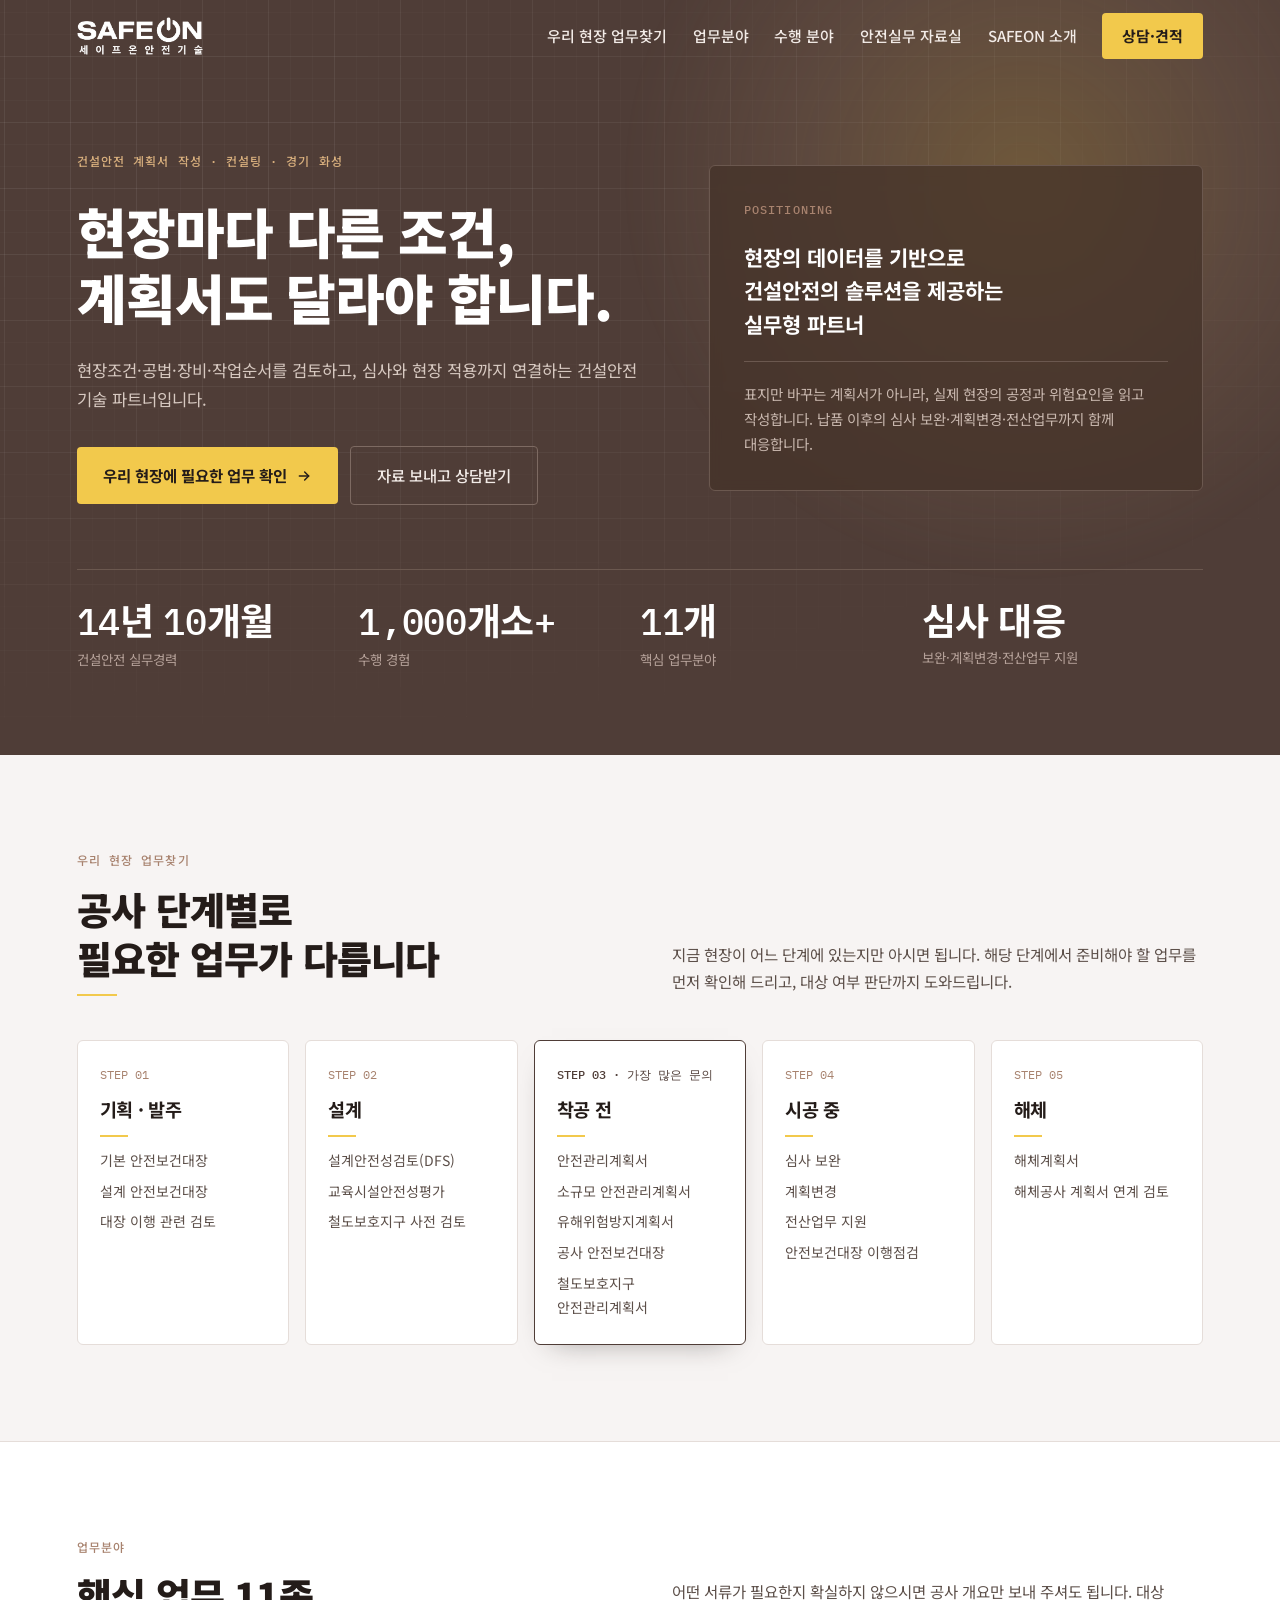
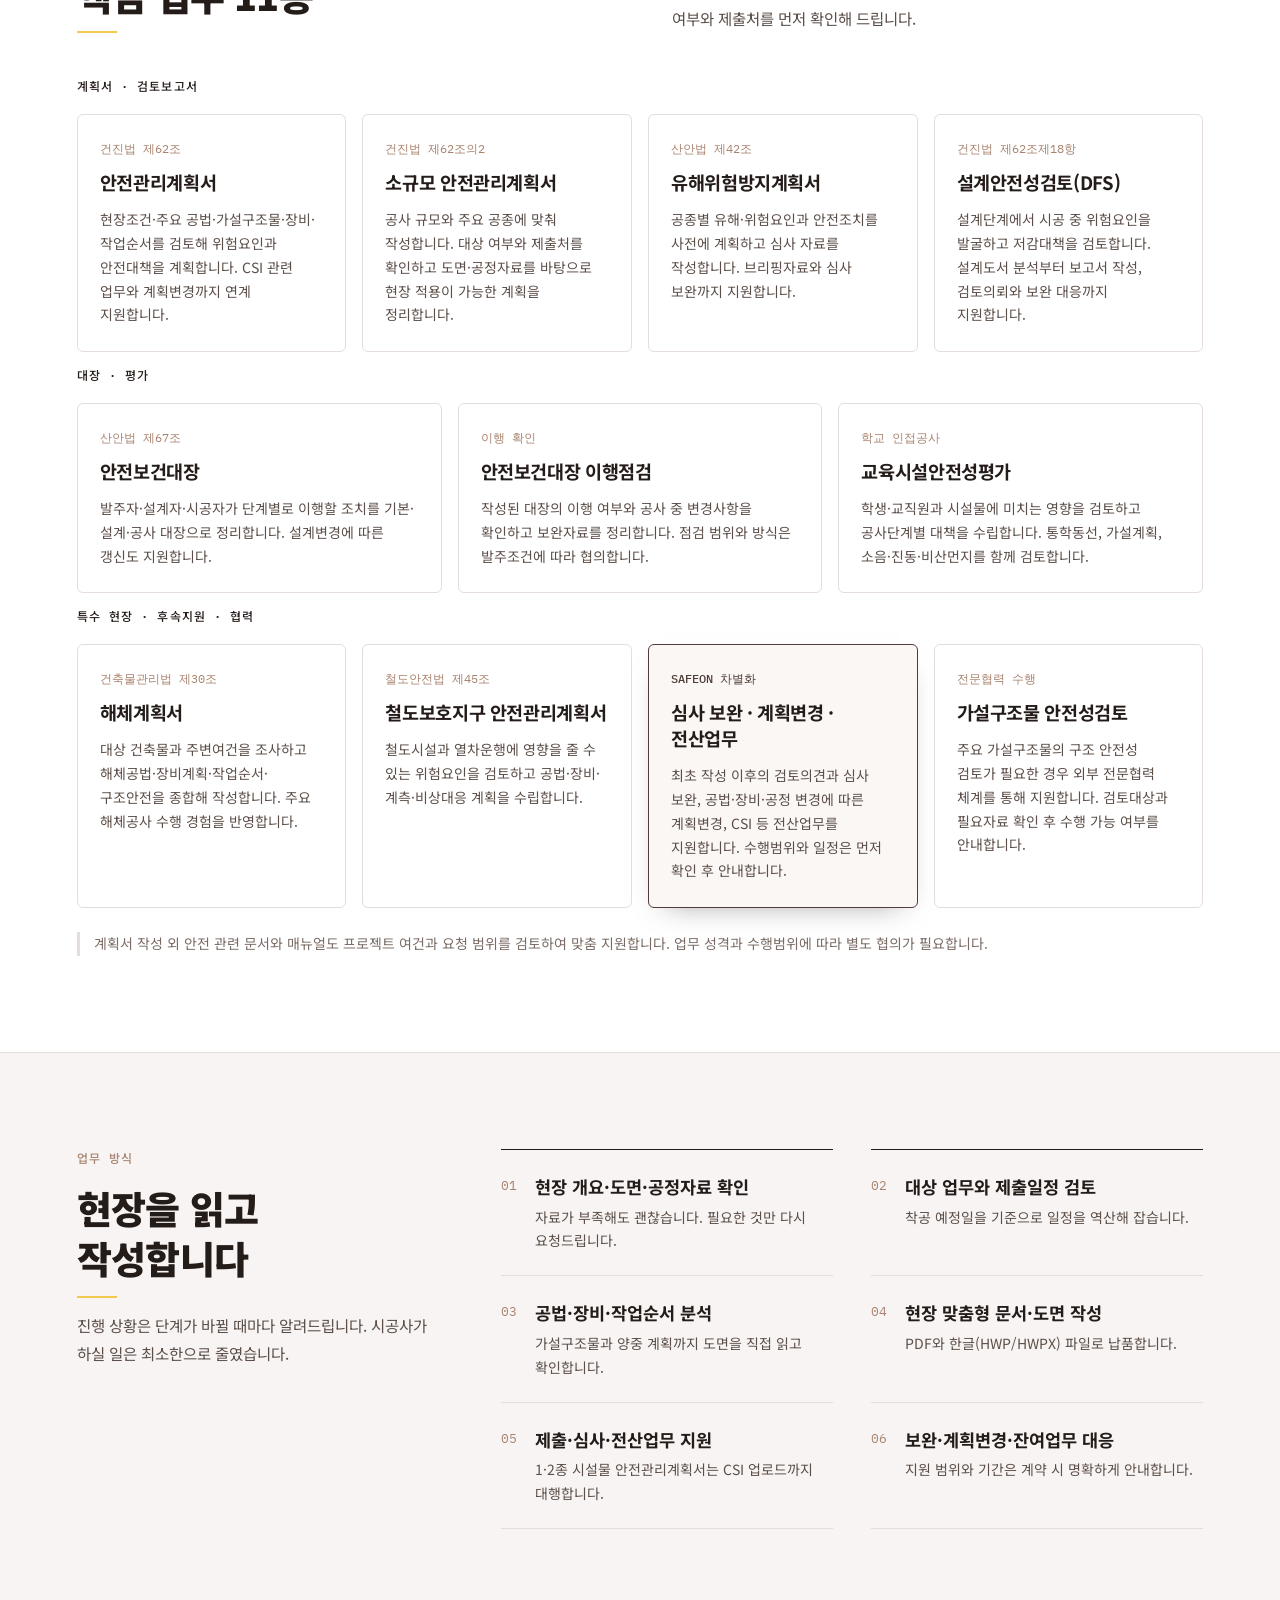
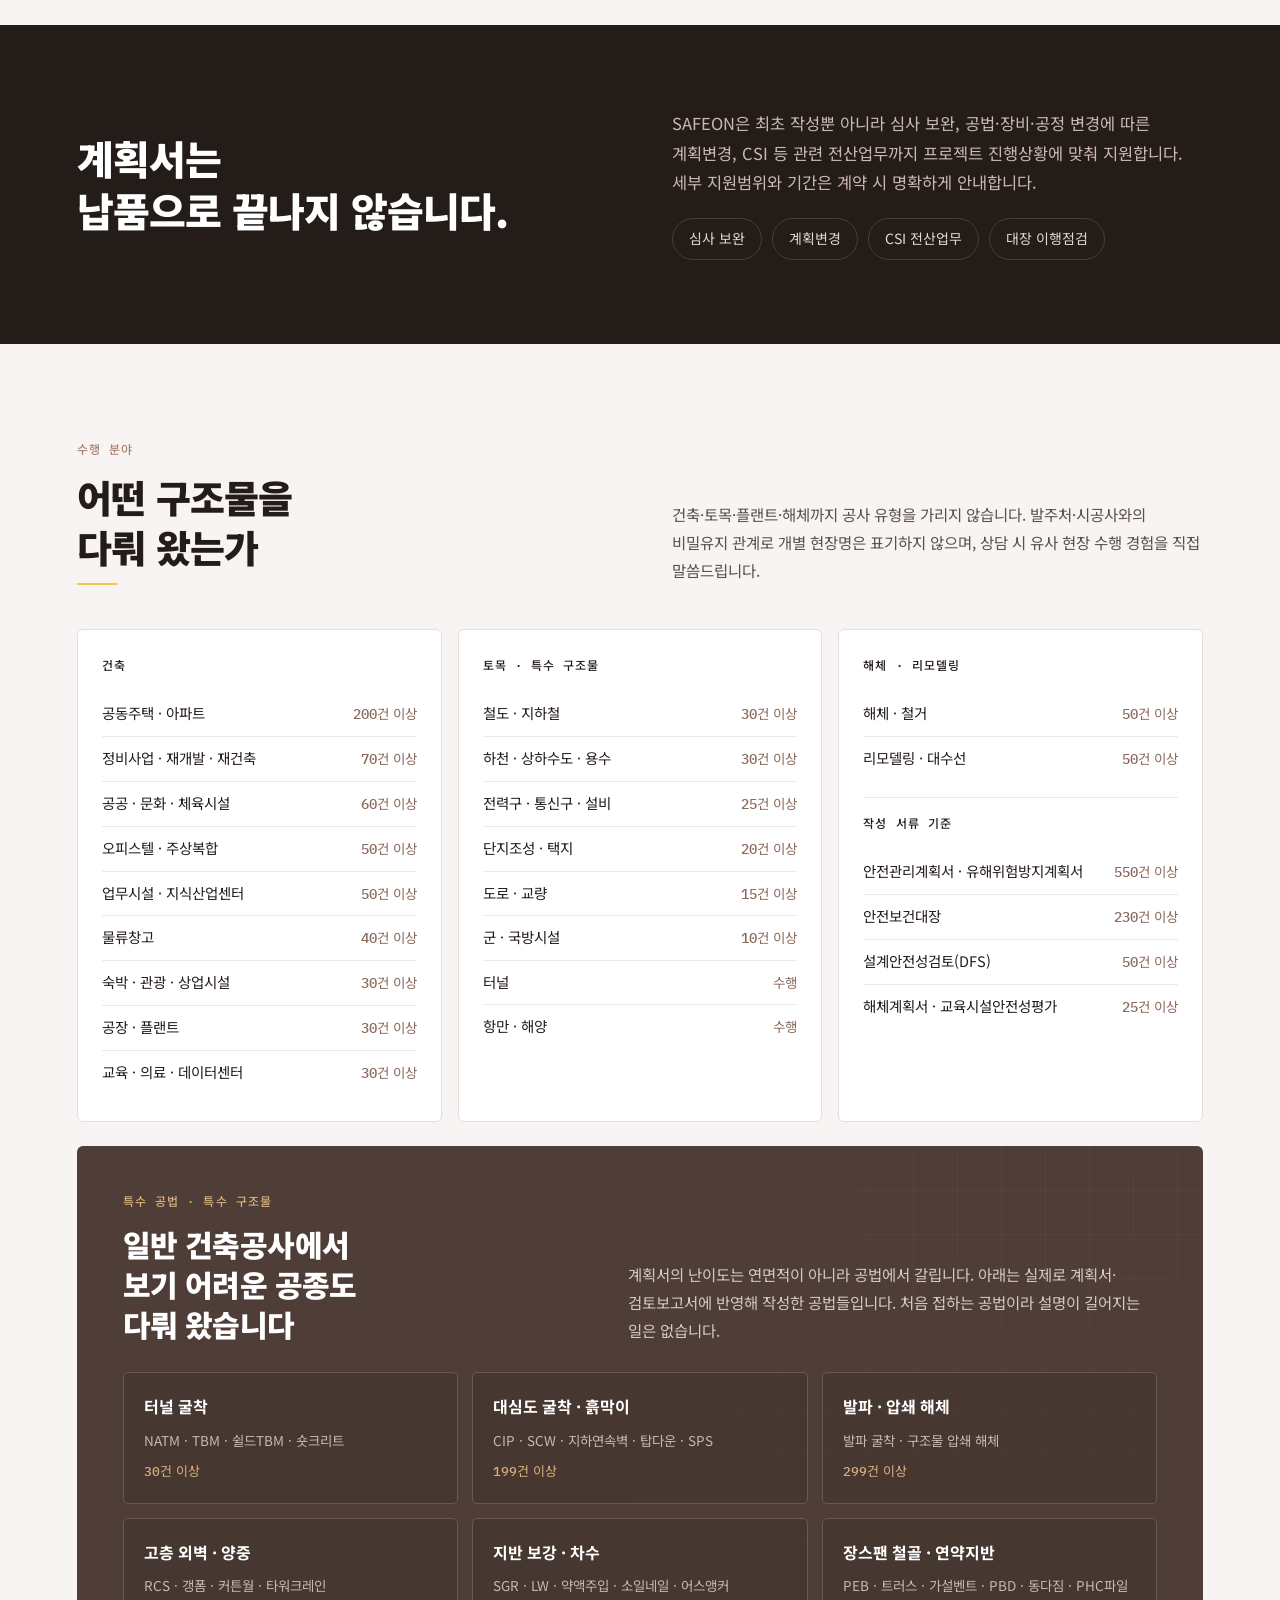
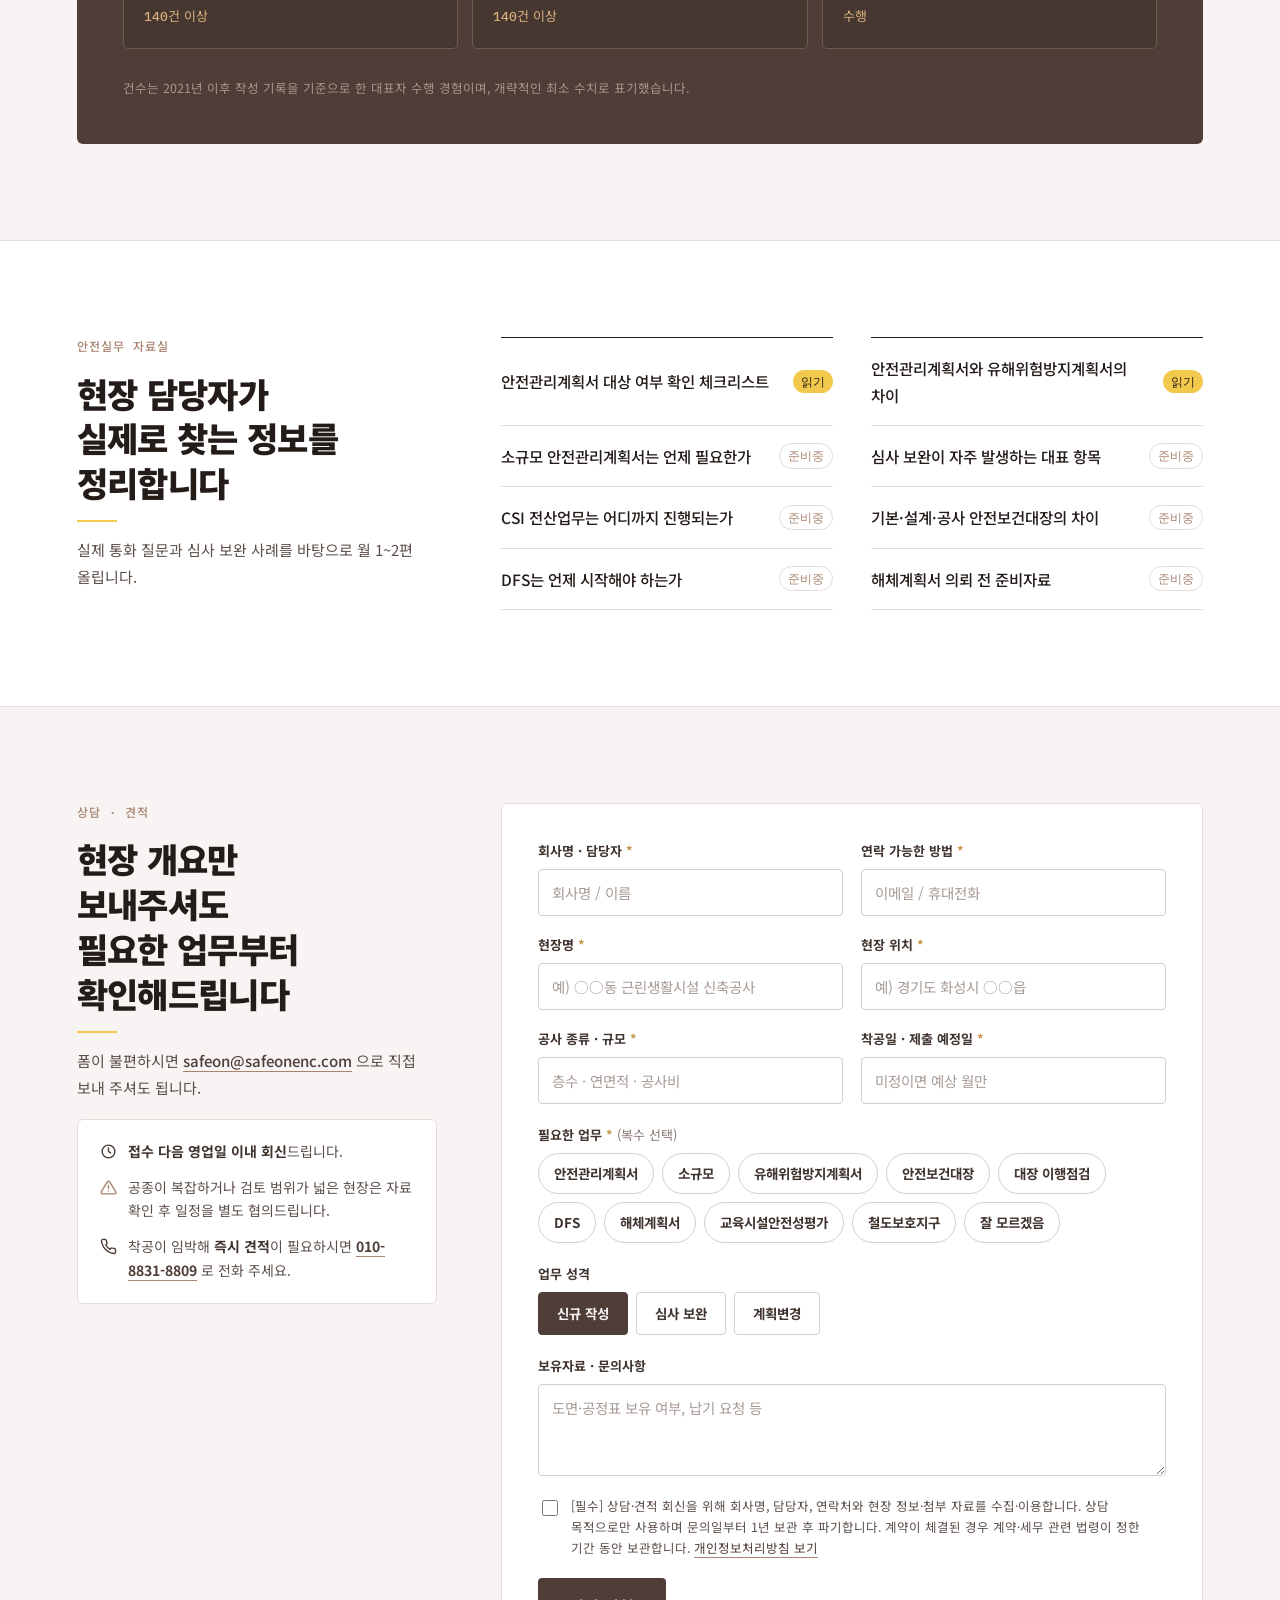
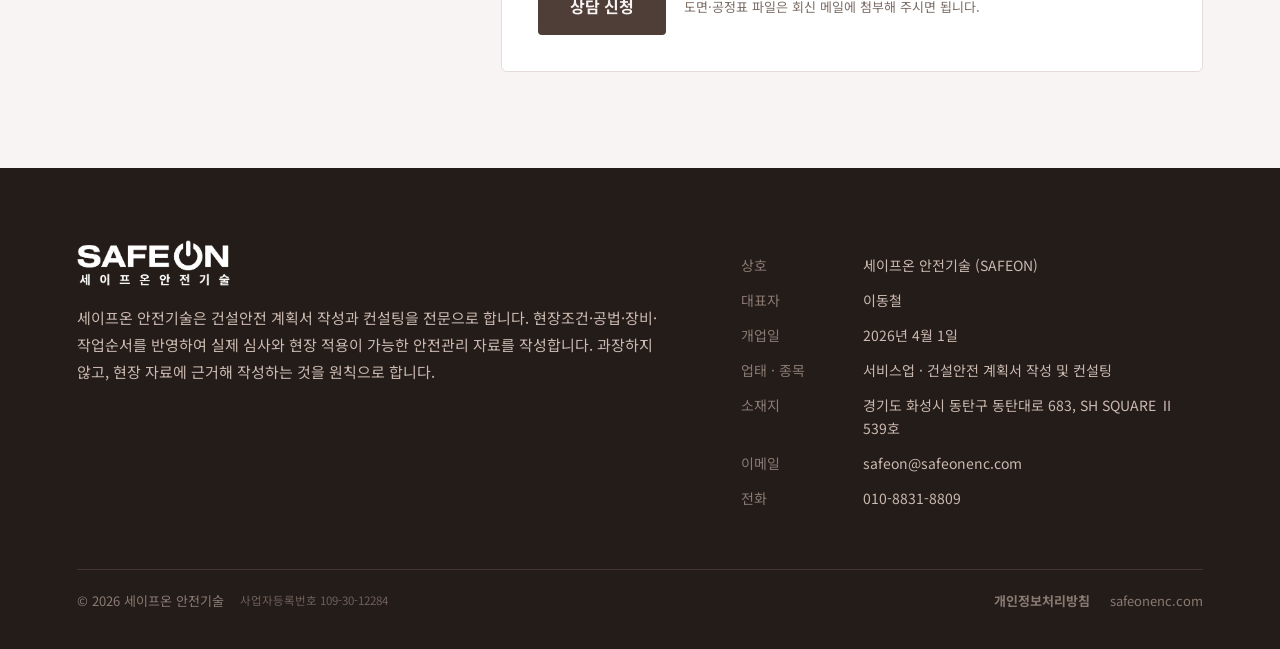
==== commit 71ab62b8: "홈페이지 마무리: 개인정보처리방침·자료실 2편·404·파비콘·모바일 상담바 - 개인정보처리방침을 모달에서 별도 페이지로 분리, 법정 기재항목 보완   (폼 필수항목과 수집항목 일치" ====
--- a/site/index.html
+++ b/site/index.html
@@ -15,13 +15,18 @@
 <meta property="og:url" content="https://safeonenc.com/">
 <meta property="og:title" content="세이프온 안전기술 | 건설안전 계획서 작성·컨설팅">
 <meta property="og:description" content="현장마다 다른 조건, 계획서도 달라야 합니다. 안전관리계획서·유해위험방지계획서·DFS·해체계획서 작성과 심사 대응.">
-<meta property="og:image" content="https://safeonenc.com/assets/og-cover.png">
+<meta property="og:image" content="https://safeonenc.com/assets/og-cover.jpg">
+<meta property="og:image:width" content="1200">
+<meta property="og:image:height" content="630">
+<meta property="og:image:alt" content="세이프온 안전기술 — 현장마다 다른 조건, 계획서도 달라야 합니다.">
 <meta name="twitter:card" content="summary_large_image">
+<!-- 검색엔진 소유확인: 네이버 서치어드바이저에서 받은 값을 content 에 넣고 주석을 푸세요.
 <meta name="naver-site-verification" content="">
-<meta name="google-site-verification" content="">
+-->
 <meta name="theme-color" content="#4F3D37">
-<link rel="icon" href="data:image/svg+xml,%3Csvg xmlns='http://www.w3.org/2000/svg' viewBox='0 0 64 64'%3E%3Crect width='64' height='64' rx='14' fill='%234F3D37'/%3E%3Cg fill='none' stroke='%23F7F4F3' stroke-width='6' stroke-linecap='round'%3E%3Cpath d='M32 16v14'/%3E%3Cpath d='M21.5 21.5a15 15 0 1 0 21 0'/%3E%3C/g%3E%3C/svg%3E">
-<link rel="apple-touch-icon" href="assets/safeon-mark.png">
+<link rel="icon" href="/favicon.ico" sizes="32x32">
+<link rel="icon" href="/assets/favicon.svg" type="image/svg+xml">
+<link rel="apple-touch-icon" href="/assets/apple-touch-icon.png">
 <link rel="preconnect" href="https://fonts.googleapis.com">
 <link rel="preconnect" href="https://fonts.gstatic.com" crossorigin>
 <link rel="stylesheet" href="https://fonts.googleapis.com/css2?family=Noto+Sans+KR:wght@400;500;700;900&family=IBM+Plex+Mono:wght@400;500&display=swap">
@@ -248,18 +253,14 @@
 .legal .biz{font-size:11.5px;color:#6E5F58}
 .legal .rt{display:flex;gap:20px}
 
-/* ── 개인정보처리방침 모달 ── */
-#privacy{position:fixed;inset:0;z-index:130;display:none;align-items:center;justify-content:center;padding:20px;background:rgba(36,28,25,.6);backdrop-filter:blur(3px)}
-#privacy[open]{display:flex}
-#privacy .box{background:#fff;color:var(--ink);border-radius:8px;max-width:720px;width:100%;max-height:82vh;overflow:auto;padding:clamp(24px,4vw,38px);box-shadow:0 40px 80px -30px rgba(36,28,25,.7)}
-#privacy h3{font-size:22px;font-weight:900;margin-bottom:6px}
-#privacy h4{font-size:15px;font-weight:700;margin-top:22px}
-#privacy p,#privacy li{font-size:14.5px;color:var(--muted);line-height:1.8}
-#privacy ul{margin:6px 0 0;padding-left:18px}
-#privacy .close{margin-top:26px;background:var(--brown);color:#fff;padding:11px 24px;border-radius:4px;font-weight:700;font-size:14.5px}
-#privacy .meta{font-size:12.5px;color:var(--muted-2);margin-top:18px;border-top:1px solid var(--line);padding-top:14px}
-.linkish{cursor:pointer;border-bottom:1px solid transparent;transition:border-color .2s,color .2s}
-.linkish:hover{color:#C9B8AF;border-bottom-color:currentColor}
+.legal a{color:#8A7A72;border-bottom:1px solid transparent;transition:border-color .2s,color .2s}
+.legal a:hover{color:#C9B8AF;border-bottom-color:currentColor}
+.agree a{color:var(--brown);border-bottom:1px solid var(--tan)}
+.lib a.row{color:var(--ink)}
+.lib .new{font-size:11.5px;font-family:"IBM Plex Mono",monospace;color:var(--dark);background:var(--accent);border-radius:999px;padding:2px 8px;flex-shrink:0}
+
+/* ── 모바일 하단 상담 바 ── */
+#mbar{display:none}
 
 /* ── 스크롤 리빌 ── */
 .rv{opacity:0;transform:translateY(26px);transition:opacity .7s cubic-bezier(.2,.7,.3,1),transform .7s cubic-bezier(.2,.7,.3,1)}
@@ -300,6 +301,12 @@
   .hero-btns{flex-direction:column;align-items:stretch}
   .btn{width:100%;justify-content:center}
   .dl{grid-template-columns:92px minmax(0,1fr)}
+  #mbar{display:grid;grid-template-columns:minmax(0,1fr) minmax(0,1.4fr);gap:8px;position:fixed;left:0;right:0;bottom:0;z-index:100;padding:10px 16px calc(10px + env(safe-area-inset-bottom));background:rgba(247,244,243,.94);backdrop-filter:saturate(1.4) blur(12px);-webkit-backdrop-filter:saturate(1.4) blur(12px);border-top:1px solid var(--line)}
+  #mbar a{display:flex;align-items:center;justify-content:center;gap:7px;height:48px;border-radius:4px;font-size:15px;font-weight:700}
+  #mbar .tel{border:1px solid var(--brown);color:var(--brown)}
+  #mbar .go{background:var(--accent);color:var(--dark)}
+  footer{padding-bottom:calc(36px + 68px + env(safe-area-inset-bottom))}
+  #toTop{bottom:calc(80px + env(safe-area-inset-bottom))}
 }
 @media (prefers-reduced-motion:reduce){
   html{scroll-behavior:auto}
@@ -559,8 +566,8 @@
       <p style="font-size:15px;color:var(--muted);line-height:1.8">실제 통화 질문과 심사 보완 사례를 바탕으로 월 1~2편 올립니다.</p>
     </div>
     <div class="lib">
-      <div class="row rv"><span>안전관리계획서 대상 여부 확인 체크리스트</span><span class="soon">준비중</span></div>
-      <div class="row rv"><span>안전관리계획서와 유해위험방지계획서의 차이</span><span class="soon">준비중</span></div>
+      <a class="row rv" href="/library/safety-plan-checklist"><span>안전관리계획서 대상 여부 확인 체크리스트</span><span class="new">읽기</span></a>
+      <a class="row rv" href="/library/safety-plan-vs-hazard-plan"><span>안전관리계획서와 유해위험방지계획서의 차이</span><span class="new">읽기</span></a>
       <div class="row rv"><span>소규모 안전관리계획서는 언제 필요한가</span><span class="soon">준비중</span></div>
       <div class="row rv"><span>심사 보완이 자주 발생하는 대표 항목</span><span class="soon">준비중</span></div>
       <div class="row rv"><span>CSI 전산업무는 어디까지 진행되는가</span><span class="soon">준비중</span></div>
@@ -633,7 +640,7 @@
       <div class="field"><label for="f-memo">보유자료 · 문의사항</label><textarea id="f-memo" name="문의사항" placeholder="도면·공정표 보유 여부, 납기 요청 등"></textarea></div>
 
       <label class="agree"><input type="checkbox" id="f-agree" required>
-        <span>[필수] 상담·견적 회신을 위해 회사명, 담당자, 연락처와 첨부 자료를 수집·이용합니다. 상담 목적으로만 사용하며 문의일부터 1년 보관 후 파기합니다. 계약이 체결된 경우 계약·세무 관련 법령이 정한 기간 동안 보관합니다.</span>
+        <span>[필수] 상담·견적 회신을 위해 회사명, 담당자, 연락처와 현장 정보·첨부 자료를 수집·이용합니다. 상담 목적으로만 사용하며 문의일부터 1년 보관 후 파기합니다. 계약이 체결된 경우 계약·세무 관련 법령이 정한 기간 동안 보관합니다. <a href="/privacy" target="_blank" rel="noopener">개인정보처리방침 보기</a></span>
       </label>
 
       <div id="formMsg" role="status"></div>
@@ -667,45 +674,13 @@
       <span>© 2026 세이프온 안전기술</span>
       <span class="biz">사업자등록번호 109-30-12284</span>
     </div>
-    <div class="rt"><span class="linkish" id="privacyOpen" role="button" tabindex="0">개인정보처리방침</span><span>safeonenc.com</span></div>
+    <div class="rt"><a href="/privacy"><strong>개인정보처리방침</strong></a><span>safeonenc.com</span></div>
   </div>
 </footer>
 
-<div id="privacy" role="dialog" aria-modal="true" aria-labelledby="privacyTitle">
-  <div class="box">
-    <h3 id="privacyTitle">개인정보처리방침</h3>
-    <p>세이프온 안전기술(이하 "회사")은 상담·견적 문의 과정에서 수집하는 개인정보를 아래와 같이 처리합니다.</p>
-
-    <h4>1. 수집 항목</h4>
-    <ul>
-      <li>필수 : 회사명, 담당자 성명, 연락처(이메일 또는 휴대전화)</li>
-      <li>선택 : 현장명, 현장 위치, 공사 종류·규모, 착공·제출 예정일, 문의 내용 및 첨부 자료</li>
-    </ul>
-
-    <h4>2. 수집·이용 목적</h4>
-    <p>상담 회신, 견적 산출, 수행 가능 여부 확인, 계약 체결 및 업무 수행을 위한 연락.</p>
-
-    <h4>3. 보유 및 이용 기간</h4>
-    <ul>
-      <li>상담·견적 문의 : 문의일부터 <strong>1년</strong> 보관 후 지체 없이 파기</li>
-      <li>계약이 체결된 경우 : 계약·세무 관련 법령이 정한 기간(예: 「국세기본법」에 따른 증빙서류 보존기간) 동안 보관 후 파기</li>
-    </ul>
-
-    <h4>4. 제3자 제공 및 처리 위탁</h4>
-    <p>수집한 개인정보는 제3자에게 제공하지 않습니다. 다만 가설구조물 안전성검토 등 외부 전문협력이 필요한 업무에서는 사전에 그 사실과 범위를 알리고 동의를 받은 경우에 한해 필요한 최소한의 정보를 전달합니다.</p>
-
-    <h4>5. 정보주체의 권리</h4>
-    <p>열람·정정·삭제·처리정지를 언제든지 요청하실 수 있으며, 아래 연락처로 요청하시면 지체 없이 조치합니다. 동의를 거부하실 수 있으나 이 경우 상담·견적 회신이 어려울 수 있습니다.</p>
-
-    <h4>6. 파기 절차 및 방법</h4>
-    <p>보유 기간이 지나거나 처리 목적이 달성된 개인정보는 전자적 파일은 복구할 수 없는 방법으로 삭제하고, 출력물은 분쇄 또는 소각합니다.</p>
-
-    <h4>7. 개인정보 보호책임자</h4>
-    <p>세이프온 안전기술 대표 이동철 · safeon@safeonenc.com · 010-8831-8809</p>
-
-    <div class="meta">본 방침은 2026년 9월 12일부터 적용됩니다. 내용이 변경되는 경우 홈페이지를 통해 공지합니다.</div>
-    <button class="close" type="button">닫기</button>
-  </div>
+<div id="mbar" aria-label="빠른 상담">
+  <a class="tel" href="tel:01088318809"><svg width="16" height="16" viewBox="0 0 24 24" fill="none" stroke="currentColor" stroke-width="2.2" stroke-linecap="round" stroke-linejoin="round"><path d="M22 16.9v3a2 2 0 0 1-2.2 2 19.8 19.8 0 0 1-8.6-3.1 19.5 19.5 0 0 1-6-6A19.8 19.8 0 0 1 2.1 4.2 2 2 0 0 1 4.1 2h3a2 2 0 0 1 2 1.7c.1 1 .4 1.9.7 2.8a2 2 0 0 1-.5 2.1L8.1 9.9a16 16 0 0 0 6 6l1.3-1.3a2 2 0 0 1 2.1-.4c.9.3 1.8.6 2.8.7a2 2 0 0 1 1.7 2z"/></svg>전화 상담</a>
+  <a class="go" href="#inquiry">현장 개요 보내기</a>
 </div>
 
 <button id="toTop" aria-label="맨 위로">
@@ -722,7 +697,7 @@
   "alternateName": "SAFEON",
   "url": "https://safeonenc.com/",
   "logo": "https://safeonenc.com/assets/safeon-logo.png",
-  "image": "https://safeonenc.com/assets/og-cover.png",
+  "image": "https://safeonenc.com/assets/og-cover.jpg",
   "email": "safeon@safeonenc.com",
   "telephone": "+82-10-8831-8809",
   "founder": { "@type": "Person", "name": "이동철" },
@@ -876,18 +851,6 @@
   });
 
 
-  /* ── 개인정보처리방침 모달 ── */
-  var pv = document.getElementById("privacy");
-  var pvOpen = document.getElementById("privacyOpen");
-  function pvToggle(on){
-    if (on) { pv.setAttribute("open",""); document.body.style.overflow = "hidden"; pv.querySelector(".close").focus(); }
-    else { pv.removeAttribute("open"); document.body.style.overflow = ""; }
-  }
-  pvOpen.addEventListener("click", function(){ pvToggle(true); });
-  pvOpen.addEventListener("keydown", function(e){ if (e.key === "Enter" || e.key === " "){ e.preventDefault(); pvToggle(true); } });
-  pv.addEventListener("click", function(e){ if (e.target === pv || e.target.classList.contains("close")) pvToggle(false); });
-  document.addEventListener("keydown", function(e){ if (e.key === "Escape" && pv.hasAttribute("open")) pvToggle(false); });
-
   /* ── 상담·견적 폼 ──
      FORM_ENDPOINT 에 폼 수신 서비스 주소를 넣으면 그쪽으로 전송되고,
      비워두면 메일 앱이 열리며 내용이 자동으로 채워집니다. */
